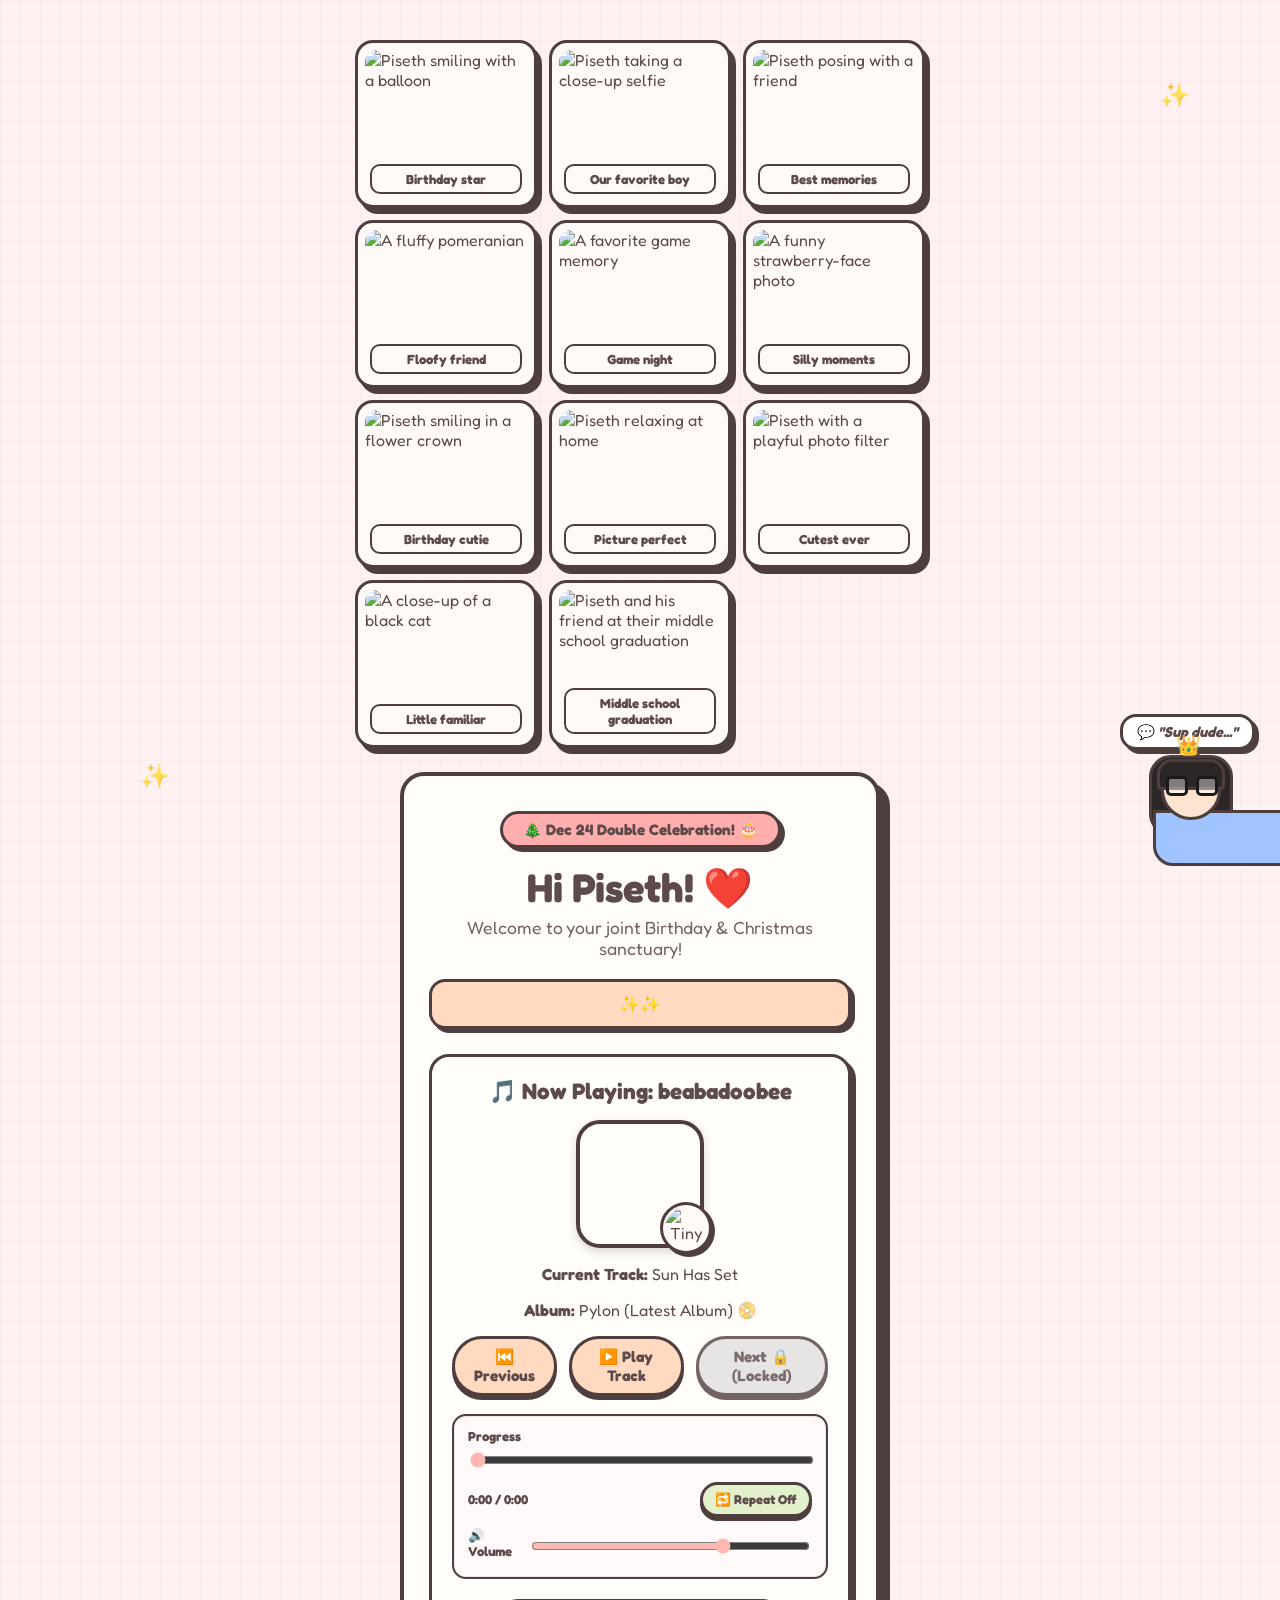
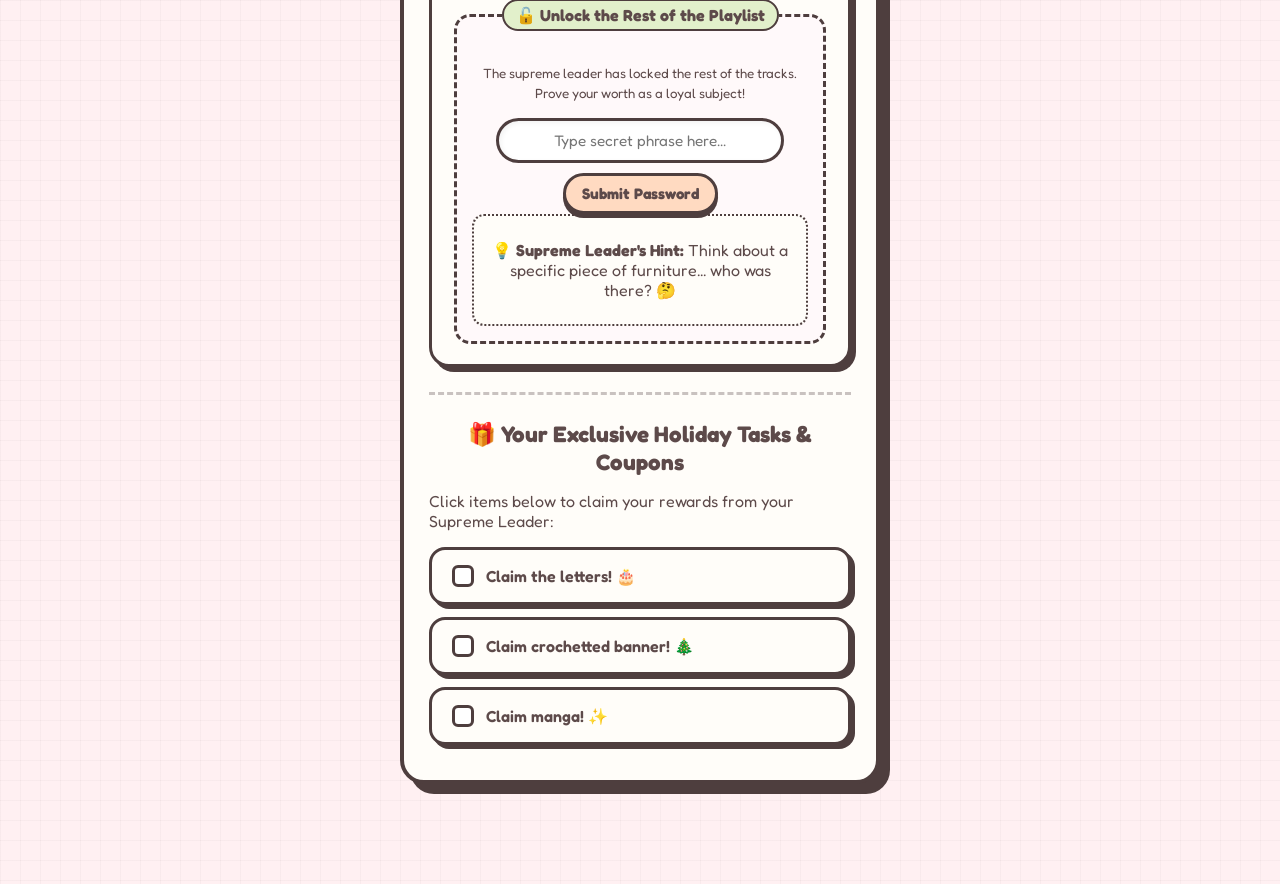
==== index.html @ 74e4f221 "Add files via upload" ====
<!DOCTYPE html>
<html lang="en">
<head>
    <meta charset="UTF-8">
    <meta name="viewport" content="width=device-width, initial-scale=1.0">
    <title>merry christmas!</title>
    
    <!-- Playful Rounded Font -->
    <link rel="preconnect" href="https://fonts.googleapis.com">
    <link rel="preconnect" href="https://fonts.gstatic.com" crossorigin>
    <link href="https://fonts.googleapis.com/css2?family=Fredoka:wght@300..700&display=swap" rel="stylesheet">
    <link rel="icon" type="image/jpeg" href="../the%20favicon.jpg">
    
    <!-- Connecting your separate CSS Stylesheet -->
    <link rel="stylesheet" href="style.css">

    <!-- Added defer so the script safely waits for the HTML elements to load first -->
    <script src="script.js" defer></script>
</head>
<body>

    <!-- 🌸 FIXED: Moved this to the absolute top of the body so the CSS and JS can find it instantly -->
    <div id="laufey-cursor-container"></div>

    <div class="birthday-photo-collage" aria-label="Birthday boy photos">
        <div class="portrait-stack portrait-stack-left">
            <figure class="portrait-card">
                <img src="../image.png" alt="Piseth smiling with a balloon" />
                <figcaption>Birthday star</figcaption>
            </figure>
            <figure class="portrait-card">
                <img src="../pic 100.jpg" alt="Piseth taking a close-up selfie" />
                <figcaption>Our favorite boy</figcaption>
            </figure>
            <figure class="portrait-card">
                <img src="../pic 300.jpg" alt="Piseth posing with a friend" />
                <figcaption>Best memories</figcaption>
            </figure>
            <figure class="portrait-card">
                <img src="../pic 500.jpg" alt="A fluffy pomeranian" />
                <figcaption>Floofy friend</figcaption>
            </figure>
            <figure class="portrait-card">
                <img src="../pic 700.jpg" alt="A favorite game memory" />
                <figcaption>Game night</figcaption>
            </figure>
            <figure class="portrait-card">
                <img src="../pic 900.jpg" alt="A funny strawberry-face photo" />
                <figcaption>Silly moments</figcaption>
            </figure>
        </div>
        <div class="portrait-stack portrait-stack-right">
            <figure class="portrait-card">
                <img src="../pic.png" alt="Piseth smiling in a flower crown" />
                <figcaption>Birthday cutie</figcaption>
            </figure>
            <figure class="portrait-card">
                <img src="../pic 200.jpg" alt="Piseth relaxing at home" />
                <figcaption>Picture perfect</figcaption>
            </figure>
            <figure class="portrait-card">
                <img src="../pic 400.jpg" alt="Piseth with a playful photo filter" />
                <figcaption>Cutest ever</figcaption>
            </figure>
            <figure class="portrait-card">
                <img src="../pic 600.jpg" alt="A close-up of a black cat" />
                <figcaption>Little familiar</figcaption>
            </figure>
            <figure class="portrait-card">
                <img src="../pic 800.jpg" alt="Piseth and his friend at their middle school graduation" />
                <figcaption>Middle school graduation</figcaption>
            </figure>
        </div>
    </div>

    <div class="window-card">
        <header>
            <p>🎄 Dec 24 Double Celebration! 🎂</p>
            <h1>Hi Piseth! ❤️</h1>
            <p>Welcome to your joint Birthday & Christmas sanctuary!</p>
            <div id="countdown-display">
                <strong>✨✨</strong>
            </div>
        </header>

        <main>
            <section id="music-player">
                <h2>🎵 Now Playing: beabadoobee</h2>
                <div id="album-art-placeholder" aria-label="Current album art">
                    <div class="album-cat-badge">
                        <img src="../cat.jpg" alt="Tiny cat sticker" />
                    </div>
                </div>
                <p><strong>Current Track:</strong> <span id="current-song-title">Sun Has Set (Track 1)</span></p>
                <p><strong>Album:</strong> Pylon (Latest Album) 📀</p>
                
                <div id="player-controls">
                    <button type="button" id="btn-prev">⏮️ Previous</button>
                    <button type="button" id="btn-play">▶️ Play Track</button>
                    <button type="button" id="btn-next">Next 🔒 (Locked)</button>
                </div>

                <div class="player-advanced-controls">
                    <label for="player-progress" class="player-label">Progress</label>
                    <input id="player-progress" type="range" min="0" max="100" value="0" />
                    <div class="time-row">
                        <span id="time-display">0:00 / 0:00</span>
                        <button type="button" id="btn-repeat">🔁 Repeat Off</button>
                    </div>
                    <div class="volume-row">
                        <label for="player-volume" class="player-label">🔊 Volume</label>
                        <input id="player-volume" type="range" min="0" max="1" step="0.01" value="0.7" />
                    </div>
                </div>

                <fieldset id="playlist-lock">
                    <legend>🔓 Unlock the Rest of the Playlist</legend>
                    <p><small>The supreme leader has locked the rest of the tracks. Prove your worth as a loyal subject!</small></p>
                    <input type="text" id="playlist-password" placeholder="Type secret phrase here...">
                    <button type="button" id="btn-unlock">Submit Password</button>
                    
                    <div id="hint-section">
                        <p><strong>💡 Supreme Leader's Hint:</strong> Think about a specific piece of furniture... who was there? 🤔</p>
                    </div>
                </fieldset>
            </section>

            <hr>

            <section id="gift-coupons">
                <h2>🎁 Your Exclusive Holiday Tasks & Coupons</h2>
                <p>Click items below to claim your rewards from your Supreme Leader:</p>
                <ul>
                    <li>
                        <label>
                            <input type="checkbox" id="coupon-1"> Claim the letters! 🎂
                        </label>
                    </li>
                    <li>
                        <label>
                            <input type="checkbox" id="coupon-2"> Claim crochetted banner! 🎄
                        </label>
                    </li>
                    <li>
                        <label>
                            <input type="checkbox" id="coupon-3"> Claim manga! ✨
                        </label>
                    </li>
                </ul>
            </section>
        </main>
    </div>

    <footer>
        <div id="avatar-section">
            <div id="goddess-speech-bubble">
                <p>💬 <em>"Sup dude..."</em></p>
            </div>
            <div id="avatar-anatomy-root">
                <ul>
                    <li>👑</li>
                    <li>👓</li>
                    <li>💇‍♀️</li>
                    <li>👚</li>
                    <li>👗</li>
                </ul>
            </div>
        </div>
    </footer>

</body>
</html>
---- style.css ----
@charset "UTF-8";

/* --- 1. DESIGN THEMES & PASTEL COLOR GRAPHICS --- */
:root {
    --bg-cream: #FFFDF9;
    --bg-pastel-pink: #FFF0F2;
    --text-dark-brown: #5D4A4A;
    --border-line: #4E3E3E;
    --pastel-pink: #FFB7B2;
    --pastel-peach: #FFDAC1;
    --pastel-mint: #E2F0CB;
    --christmas-red: #FFADAD;
    --denim-blue: #A0C4FF;
    --bubbly-radius: 24px;
}

/* Stationery Graph Grid Layout */
body {
    background-color: var(--bg-pastel-pink);
    background-image: 
        linear-gradient(rgba(93, 74, 74, 0.04) 1px, transparent 1px),
        linear-gradient(90deg, rgba(93, 74, 74, 0.04) 1px, transparent 1px);
    background-size: 20px 20px;
    color: var(--text-dark-brown);
    font-family: 'Fredoka', sans-serif;
    display: flex;
    justify-content: center;
    align-items: center;
    min-height: 100vh;
    margin: 0;
    padding: 40px 20px;
    overflow-x: hidden;
    cursor: none;
    position: relative;
}

a, button, input, label, [id^="btn-"], .task-card {
    cursor: none !important;
}

.birthday-photo-collage {
    position: fixed;
    inset: 0;
    display: grid;
    grid-template-columns: minmax(0, 360px) minmax(0, 360px);
    justify-content: space-between;
    align-items: center;
    padding: 18px;
    box-sizing: border-box;
    z-index: 20;
    pointer-events: none;
}

.portrait-stack {
    display: grid;
    grid-template-columns: repeat(2, minmax(0, 1fr));
    gap: 12px;
}

.portrait-stack-right {
    justify-self: end;
}

.portrait-card {
    position: relative;
    width: auto;
    height: 154px;
    box-sizing: border-box;
    background: #fffaf8;
    border: 3px solid var(--border-line);
    border-radius: 18px;
    box-shadow: 5px 6px 0 var(--border-line);
    padding: 7px;
    overflow: hidden;
    margin: 0;
}

.portrait-stack-left .portrait-card:nth-child(odd) {
    transform: rotate(-4deg);
}

.portrait-stack-left .portrait-card:nth-child(even) {
    transform: rotate(3deg) translateX(8px);
}

.portrait-stack-right .portrait-card:nth-child(odd) {
    transform: rotate(4deg);
}

.portrait-stack-right .portrait-card:nth-child(even) {
    transform: rotate(-3deg) translateX(-8px);
}

.portrait-card img {
    width: 100%;
    height: 100%;
    object-fit: cover;
    object-position: center 30%;
    border-radius: 12px;
    display: block;
}

.portrait-card figcaption {
    position: absolute;
    left: 12px;
    right: 12px;
    bottom: 11px;
    padding: 5px 4px;
    border: 2px solid var(--border-line);
    border-radius: 10px;
    background: rgba(255, 250, 248, 0.94);
    color: var(--text-dark-brown);
    font-size: 0.82rem;
    font-weight: 700;
    text-align: center;
}

body::before,
body::after {
    content: '\2728';
    position: fixed;
    font-size: 24px;
    z-index: 0;
    opacity: 0.8;
}

body::before {
    top: 80px;
    right: 90px;
}

body::after {
    bottom: 110px;
    left: 140px;
}

#btn-next:disabled,
#btn-prev:disabled,
#player-progress:disabled {
    cursor: not-allowed;
    opacity: 0.55;
}

@media (max-width: 1350px) {
    body {
        flex-direction: column;
    }

    .birthday-photo-collage {
        position: static;
        inset: auto;
        transform: none;
        width: min(100%, 570px);
        margin: 0 auto 24px;
        display: grid;
        grid-template-columns: repeat(3, minmax(0, 1fr));
        align-items: stretch;
        padding: 0;
        gap: 12px;
    }

    .portrait-stack,
    .portrait-stack-right {
        position: static;
        transform: none;
        display: contents;
    }

    .portrait-card {
        width: auto;
        height: 168px;
    }

    .portrait-stack-left .portrait-card:nth-child(n),
    .portrait-stack-right .portrait-card:nth-child(n) {
        transform: none;
    }
}

@media (max-width: 520px) {
    .birthday-photo-collage {
        grid-template-columns: repeat(2, minmax(0, 1fr));
        max-width: 360px;
    }

    .portrait-card {
        height: 138px;
    }
}

/* --- 2. THE CUSTOM LAUFEY MOUSE POINTER --- */
#laufey-cursor-container {
    width: 52px;
    height: 52px;
    background-image: url("../The%20Pomeranian!!%20by%20hokahoka%20%233884825.jpg");
    background-size: cover;
    background-position: center;
    border: 3px solid var(--border-line);
    border-radius: 18px;
    position: fixed;
    pointer-events: none;
    z-index: 9999;
    transform: translate(-50%, -50%) rotate(-8deg);
    box-shadow: 4px 4px 0px var(--border-line);
    left: -50px;
    top: -50px;
    overflow: hidden;
}
#laufey-cursor-container::before {
    content: '\2728';
    font-size: 16px;
    position: absolute;
    top: -8px;
    right: -3px;
    background: rgba(255,255,255,0.7);
    width: 24px;
    height: 24px;
    border-radius: 50%;
    display: grid;
    place-items: center;
    border: 2px solid var(--border-line);
}
#laufey-cursor-container::after {
    content: '\2665';
    font-size: 12px;
    color: #ff6b8d;
    position: absolute;
    bottom: 5px;
    left: 6px;
    text-shadow: 1px 1px 0 rgba(0,0,0,0.15);
}

/* --- 3. MAIN WINDOW INTERFACE DASHBOARD --- */
.window-card {
    background-color: var(--bg-cream);
    border: 4px solid var(--border-line);
    border-radius: var(--bubbly-radius);
    box-shadow: 10px 10px 0px var(--border-line); 
    max-width: 480px;
    width: 100%;
    box-sizing: border-box;
    padding: 35px 25px;
    text-align: center;
    position: relative;
    z-index: 10;
    margin-bottom: 60px;
}

.window-card header p:first-child {
    display: inline-block;
    background-color: var(--christmas-red);
    border: 3px solid var(--border-line);
    padding: 6px 20px;
    border-radius: 50px;
    font-weight: bold;
    font-size: 0.95rem;
    box-shadow: 4px 4px 0px var(--border-line);
    margin: 0 0 15px 0;
}

.window-card h1 {
    font-size: 2.5rem;
    margin: 0 0 5px 0;
    color: var(--text-dark-brown);
}

.window-card header p:last-of-type {
    font-size: 1.1rem;
    margin: 0 0 20px 0;
    opacity: 0.85;
}

#countdown-display {
    background-color: var(--pastel-peach);
    border: 3px solid var(--border-line);
    padding: 12px;
    border-radius: 16px;
    font-size: 1.05rem;
    font-weight: bold;
    box-shadow: 4px 4px 0px var(--border-line);
    margin-bottom: 25px;
}

hr {
    border: none;
    border-top: 3px dashed var(--border-line);
    margin: 25px 0;
    opacity: 0.3;
}

/* --- 4. BEABADOOBEE MUSIC PLAYER --- */
#music-player {
    background: #FFFDF9;
    border: 3px solid var(--border-line);
    border-radius: 20px;
    padding: 20px;
    box-shadow: 5px 5px 0px var(--border-line);
    text-align: center;
}

#music-player h2 {
    font-size: 1.4rem;
    margin-top: 0;
    margin-bottom: 15px;
}

#album-art-placeholder {
    width: 120px !important;
    height: 120px !important;
    background-image: url("../beabadoobee.jpg");
    background-size: cover;
    background-position: center;
    margin: 0 auto 15px auto;
    border-radius: 24px !important;
    border: 4px solid var(--border-line) !important;
    box-shadow: 0px 4px 10px rgba(0,0,0,0.15);
    display: flex;
    align-items: center;
    justify-content: center;
    position: relative;
    animation: recordSpin 4s linear infinite;
    animation-play-state: paused;
    overflow: visible;
}

#album-art-placeholder::after {
    content: '';
    position: absolute;
    inset: 8px;
    border-radius: 18px;
    border: 2px solid rgba(255,255,255,0.65);
}

.album-cat-badge {
    position: absolute;
    right: -12px;
    bottom: -10px;
    width: 42px;
    height: 42px;
    border: 3px solid var(--border-line);
    border-radius: 50%;
    background: #fffaf8;
    box-shadow: 3px 3px 0 var(--border-line);
    padding: 2px;
    z-index: 2;
}

.album-cat-badge img {
    width: 100%;
    height: 100%;
    object-fit: cover;
    border-radius: 50%;
    display: block;
}

@keyframes recordSpin { 100% { transform: rotate(360deg); } }

#player-controls {
    display: flex;
    justify-content: center;
    gap: 12px;
    margin-top: 15px;
}

[id^="btn-"] {
    background-color: var(--pastel-peach);
    color: var(--text-dark-brown);
    border: 3px solid var(--border-line);
    border-radius: 50px;
    padding: 8px 16px;
    font-family: 'Fredoka', sans-serif;
    font-size: 0.95rem;
    font-weight: bold;
    box-shadow: 0px 4px 0px var(--border-line);
    transition: all 0.1s ease;
}

[id^="btn-"]:hover {
    transform: translateY(-2px);
    box-shadow: 0px 6px 0px var(--border-line);
    background-color: var(--pastel-pink);
}

[id^="btn-"]:active {
    transform: translateY(4px);
    box-shadow: 0px 0px 0px var(--border-line);
}

#btn-next {
    background-color: #E0E0E0;
    opacity: 0.8;
}

/* --- 5. PASSWORD VAULT --- */
#playlist-lock {
    border: 3px dashed var(--border-line);
    border-radius: 16px;
    padding: 15px;
    margin-top: 20px;
    background-color: #FFF9FA;
}

#playlist-lock legend {
    background: var(--pastel-mint);
    border: 2px solid var(--border-line);
    padding: 4px 12px;
    border-radius: 50px;
    font-weight: bold;
    font-size: 0.9  rem;
}

#playlist-password {
    width: 75%;
    padding: 10px 15px;
    border: 3px solid var(--border-line);
    border-radius: 50px;
    font-family: 'Fredoka', sans-serif;
    font-size: 0.95rem;
    outline: none;
    text-align: center;
    margin-bottom: 10px;
    box-shadow: inset 2px 2px 5px rgba(0,0,0,0.05);
}

#hint-section {
    border-radius: 12px !important;
    border: 2px dotted var(--border-line) !important;
    background-color: #FFFDF9 !important;
    padding: 8px 12px !important;
}

/* --- 6. EXCLUSIVE TASK COUPONS --- */
#gift-coupons { text-align: left; }
#gift-coupons h2 { font-size: 1.4rem; text-align: center; margin-bottom: 15px; }
#gift-coupons ul {
    list-style: none;
    padding: 0; margin: 0;
    display: flex; flex-direction: column; gap: 12px;
}

#gift-coupons li label {
    display: flex;
    align-items: center;
    background: #FFFDF9;
    border: 3px solid var(--border-line);
    padding: 12px 16px;
    border-radius: 16px;
    box-shadow: 4px 4px 0px var(--border-line);
    font-weight: 600;
    transition: all 0.2s ease;
}

#gift-coupons li label:hover {
    transform: translateX(4px);
    background-color: #FFF5F6;
}

#gift-coupons input[type="checkbox"] {
    -webkit-appearance: none;
    appearance: none;
    width: 22px;
    height: 22px;
    border: 3px solid var(--border-line);
    border-radius: 6px;
    background: white;
    margin-right: 12px;
    position: relative;
    transition: 0.15s;
}

#gift-coupons input[type="checkbox"]:checked {
    background-color: var(--pastel-pink);
}

#gift-coupons input[type="checkbox"]:checked::after {
    content: '\2728';
    font-size: 12px;
    position: absolute;
    top: -1px;
    left: 1px;
}

/* --- 7. THE AVATAR SYSTEM NODE (Bottom Right Alignment) --- */
#avatar-section {
    position: fixed;
    bottom: 25px;
    right: 25px;
    display: flex;
    flex-direction: column;
    align-items: center;
    z-index: 100;
}

#goddess-speech-bubble {
    background: white !important;
    border: 3px solid var(--border-line) !important;
    border-radius: 16px !important;
    padding: 6px 14px !important;
    max-width: 170px !important;
    box-shadow: 4px 4px 0px var(--border-line);
    text-align: center;
    font-weight: bold;
    font-size: 0.9rem;
    margin-bottom: -5px;
    position: relative;
    animation: floatingBob 3s ease-in-out infinite;
}

#goddess-speech-bubble::after {
    content: '';
    position: absolute;
    bottom: -11px;
    right: 45px;
    border-width: 11px 11px 0;
    border-style: solid;
    border-color: var(--border-line) transparent;
    display: block;
    width: 0;
}

#goddess-speech-bubble p { margin: 0; }

/* Pure CSS Character Body Styles */
#avatar-anatomy-root {
    width: 100px;
    height: 130px;
    position: relative;
    font-size: 0px; 
    animation: floatingBob 3s ease-in-out infinite;
}

@keyframes floatingBob {
    0%, 100% { transform: translateY(0); }
    50% { transform: translateY(-8px); }
}

#avatar-anatomy-root::before {
    content: '';
    position: absolute;
    width: 78px;
    height: 75px;
    background: #2D2626; 
    border: 3px solid var(--border-line);
    border-radius: 22px;
    top: 10px;
    left: 11px;
    z-index: 1;
}

#avatar-anatomy-root ul { padding: 0; margin: 0; list-style: none; }
#avatar-anatomy-root li { font-size: 0px; position: absolute; }

/* Crown Shape Placement */
#avatar-anatomy-root li:nth-child(1) {
    font-size: 20px !important;
    top: -12px;
    left: 38px;
    z-index: 10;
}

/* Face Node & Bangs */
#avatar-anatomy-root li:nth-child(3) {
    display: block;
    width: 54px;
    height: 54px;
    background: #FFE3D1; 
    border: 3px solid var(--border-line);
    border-radius: 50%;
    top: 15px;
    left: 23px;
    z-index: 3;
}
#avatar-anatomy-root li:nth-child(3)::before {
    content: '';
    position: absolute;
    width: 62px;
    height: 25px;
    background: #2D2626;
    border: 3px solid var(--border-line);
    border-radius: 15px 15px 4px 4px;
    top: -4px;
    left: -7px;
    z-index: 4;
}

/* Eye Glasses Frame */
#avatar-anatomy-root li:nth-child(2) {
    display: flex;
    gap: 4px;
    top: 31px;
    left: 28px;
    z-index: 5;
}
#avatar-anatomy-root li:nth-child(2)::before, 
#avatar-anatomy-root li:nth-child(2)::after {
    content: '';
    width: 16px;
    height: 14px;
    border: 3px solid #1A1A1A;
    background: rgba(255, 255, 255, 0.4);
    border-radius: 5px;
    display: inline-block;
}

/* Pink Blouse Shape */
#avatar-anatomy-root li:nth-child(4) {
    display: block;
    width: 70px;
    height: 50px;
    background: var(--pastel-pink);
    border: 3px solid var(--border-line);
    border-radius: 0px 0px 20px 20px;
    top: 65px;
    left: 15px;
    z-index: 2;
}

.window-card h1 {
    font-size: 2.5rem;
    margin: 0 0 5px 0;
    color: var(--text-dark-brown);
}

.window-card header p:last-of-type {
    font-size: 1.1rem;
    margin: 0 0 20px 0;
    opacity: 0.85;
}

#countdown-display {
    background-color: var(--pastel-peach);
    border: 3px solid var(--border-line);
    padding: 12px;
    border-radius: 16px;
    font-size: 1.05rem;
    font-weight: bold;
    box-shadow: 4px 4px 0px var(--border-line);
    margin-bottom: 25px;
}

hr {
    border: none;
    border-top: 3px dashed var(--border-line);
    margin: 25px 0;
    opacity: 0.3;
}

/* --- 4. BEABADOOBEE MUSIC PLAYER --- */
#music-player {
    background: #FFFDF9;
    border: 3px solid var(--border-line);
    border-radius: 20px;
    padding: 20px;
    box-shadow: 5px 5px 0px var(--border-line);
    text-align: center;
}

#music-player h2 {
    font-size: 1.4rem;
    margin-top: 0;
    margin-bottom: 15px;
}

#album-art-placeholder {
    width: 120px !important;
    height: 120px !important;
    background-image: url("../beabadoobee.jpg");
    background-size: cover;
    background-position: center;
    margin: 0 auto 15px auto;
    border-radius: 24px !important;
    border: 4px solid var(--border-line) !important;
    box-shadow: 0px 4px 10px rgba(0,0,0,0.15);
    display: flex;
    align-items: center;
    justify-content: center;
    position: relative;
    animation: recordSpin 4s linear infinite;
    animation-play-state: paused;
    overflow: visible;
}

#album-art-placeholder::after {
    content: '';
    position: absolute;
    inset: 8px;
    border-radius: 18px;
    border: 2px solid rgba(255,255,255,0.65);
}

.album-cat-badge {
    position: absolute;
    right: -12px;
    bottom: -10px;
    width: 42px;
    height: 42px;
    border: 3px solid var(--border-line);
    border-radius: 50%;
    background: #fffaf8;
    box-shadow: 3px 3px 0 var(--border-line);
    padding: 2px;
    z-index: 2;
}

.album-cat-badge img {
    width: 100%;
    height: 100%;
    object-fit: cover;
    border-radius: 50%;
    display: block;
}

@keyframes recordSpin { 100% { transform: rotate(360deg); } }

#player-controls {
    display: flex;
    justify-content: center;
    gap: 12px;
    margin-top: 15px;
}

[id^="btn-"] {
    background-color: var(--pastel-peach);
    color: var(--text-dark-brown);
    border: 3px solid var(--border-line);
    border-radius: 50px;
    padding: 8px 16px;
    font-family: 'Fredoka', sans-serif;
    font-size: 0.95rem;
    font-weight: bold;
    box-shadow: 0px 4px 0px var(--border-line);
    transition: all 0.1s ease;
}

[id^="btn-"]:hover {
    transform: translateY(-2px);
    box-shadow: 0px 6px 0px var(--border-line);
    background-color: var(--pastel-pink);
}

[id^="btn-"]:active {
    transform: translateY(4px);
    box-shadow: 0px 0px 0px var(--border-line);
}

#btn-next {
    background-color: #E0E0E0;
    opacity: 0.8;
}

/* --- 5. PASSWORD VAULT --- */
#playlist-lock {
    border: 3px dashed var(--border-line);
    border-radius: 16px;
    padding: 15px;
    margin-top: 20px;
    background-color: #FFF9FA;
}

#playlist-lock legend {
    background: var(--pastel-mint);
    border: 2px solid var(--border-line);
    padding: 4px 12px;
    border-radius: 50px;
    font-weight: bold;
    font-size: 0.9  rem;
}

#playlist-password {
    width: 75%;
    padding: 10px 15px;
    border: 3px solid var(--border-line);
    border-radius: 50px;
    font-family: 'Fredoka', sans-serif;
    font-size: 0.95rem;
    outline: none;
    text-align: center;
    margin-bottom: 10px;
    box-shadow: inset 2px 2px 5px rgba(0,0,0,0.05);
}

#hint-section {
    border-radius: 12px !important;
    border: 2px dotted var(--border-line) !important;
    background-color: #FFFDF9 !important;
    padding: 8px 12px !important;
}

/* --- 6. EXCLUSIVE TASK COUPONS --- */
#gift-coupons { text-align: left; }
#gift-coupons h2 { font-size: 1.4rem; text-align: center; margin-bottom: 15px; }
#gift-coupons ul {
    list-style: none;
    padding: 0; margin: 0;
    display: flex; flex-direction: column; gap: 12px;
}

#gift-coupons li label {
    display: flex;
    align-items: center;
    background: #FFFDF9;
    border: 3px solid var(--border-line);
    padding: 12px 16px;
    border-radius: 16px;
    box-shadow: 4px 4px 0px var(--border-line);
    font-weight: 600;
    transition: all 0.2s ease;
}

#gift-coupons li label:hover {
    transform: translateX(4px);
    background-color: #FFF5F6;
}

#gift-coupons input[type="checkbox"] {
    -webkit-appearance: none;
    appearance: none;
    width: 22px;
    height: 22px;
    border: 3px solid var(--border-line);
    border-radius: 6px;
    background: white;
    margin-right: 12px;
    position: relative;
    transition: 0.15s;
}

#gift-coupons input[type="checkbox"]:checked {
    background-color: var(--pastel-pink);
}

#gift-coupons input[type="checkbox"]:checked::after {
    content: '\2728';
    font-size: 12px;
    position: absolute;
    top: -1px;
    left: 1px;
}

/* --- 7. THE AVATAR SYSTEM NODE (Bottom Right Alignment) --- */
#avatar-section {
    position: fixed;
    bottom: 25px;
    right: 25px;
    display: flex;
    flex-direction: column;
    align-items: center;
    z-index: 100;
}

#goddess-speech-bubble {
    background: white !important;
    border: 3px solid var(--border-line) !important;
    border-radius: 16px !important;
    padding: 6px 14px !important;
    max-width: 170px !important;
    box-shadow: 4px 4px 0px var(--border-line);
    text-align: center;
    font-weight: bold;
    font-size: 0.9rem;
    margin-bottom: -5px;
    position: relative;
    animation: floatingBob 3s ease-in-out infinite;
}

#goddess-speech-bubble::after {
    content: '';
    position: absolute;
    bottom: -11px;
    right: 45px;
    border-width: 11px 11px 0;
    border-style: solid;
    border-color: var(--border-line) transparent;
    display: block;
    width: 0;
}

#goddess-speech-bubble p { margin: 0; }

/* Pure CSS Character Body Styles */
#avatar-anatomy-root {
    width: 100px;
    height: 130px;
    position: relative;
    font-size: 0px; 
    animation: floatingBob 3s ease-in-out infinite;
}

@keyframes floatingBob {
    0%, 100% { transform: translateY(0); }
    50% { transform: translateY(-8px); }
}

#avatar-anatomy-root::before {
    content: '';
    position: absolute;
    width: 78px;
    height: 75px;
    background: #2D2626; 
    border: 3px solid var(--border-line);
    border-radius: 22px;
    top: 10px;
    left: 11px;
    z-index: 1;
}

#avatar-anatomy-root ul { padding: 0; margin: 0; list-style: none; }
#avatar-anatomy-root li { font-size: 0px; position: absolute; }

/* Crown Shape Placement */
#avatar-anatomy-root li:nth-child(1) {
    font-size: 20px !important;
    top: -12px;
    left: 38px;
    z-index: 10;
}

/* Face Node & Bangs */
#avatar-anatomy-root li:nth-child(3) {
    display: block;
    width: 54px;
    height: 54px;
    background: #FFE3D1; 
    border: 3px solid var(--border-line);
    border-radius: 50%;
    top: 15px;
    left: 23px;
    z-index: 3;
}
#avatar-anatomy-root li:nth-child(3)::before {
    content: '';
    position: absolute;
    width: 62px;
    height: 25px;
    background: #2D2626;
    border: 3px solid var(--border-line);
    border-radius: 15px 15px 4px 4px;
    top: -4px;
    left: -7px;
    z-index: 4;
}

/* Eye Glasses Frame */
#avatar-anatomy-root li:nth-child(2) {
    display: flex;
    gap: 4px;
    top: 31px;
    left: 28px;
    z-index: 5;
}
#avatar-anatomy-root li:nth-child(2)::before, 
#avatar-anatomy-root li:nth-child(2)::after {
    content: '';
    width: 16px;
    height: 14px;
    border: 3px solid #1A1A1A;
    background: rgba(255, 255, 255, 0.4);
    border-radius: 5px;
    display: inline-block;
}

/* Pink Blouse Shape */
#avatar-anatomy-root li:nth-child(4) {
    display: block;
    width:270px;
    height: 50px;
    background: var(--denim-blue);
    border: 3px solid var(--border-line);
    border-radius: 0px 0px 20px 20px;
    top: 65px;
    left: 15px;
    z-index: 2;
}

.player-advanced-controls {
    margin-top: 18px;
    background: #fffaf9;
    border: 2px solid var(--border-line);
    border-radius: 14px;
    padding: 12px 14px;
    box-shadow: inset 0 0 0 1px rgba(93, 74, 74, 0.1);
}

.player-label {
    display: block;
    text-align: left;
    font-size: 0.82rem;
    font-weight: 700;
    margin-bottom: 6px;
}

#player-progress,
#player-volume {
    width: 100%;
    accent-color: var(--pastel-pink);
}

.time-row,
.volume-row {
    display: flex;
    align-items: center;
    justify-content: space-between;
    gap: 12px;
    margin-top: 10px;
}

#time-display {
    font-size: 0.8rem;
    font-weight: 700;
}

#btn-repeat {
    background-color: var(--pastel-mint);
    padding: 7px 12px;
    font-size: 0.8rem;
}
;
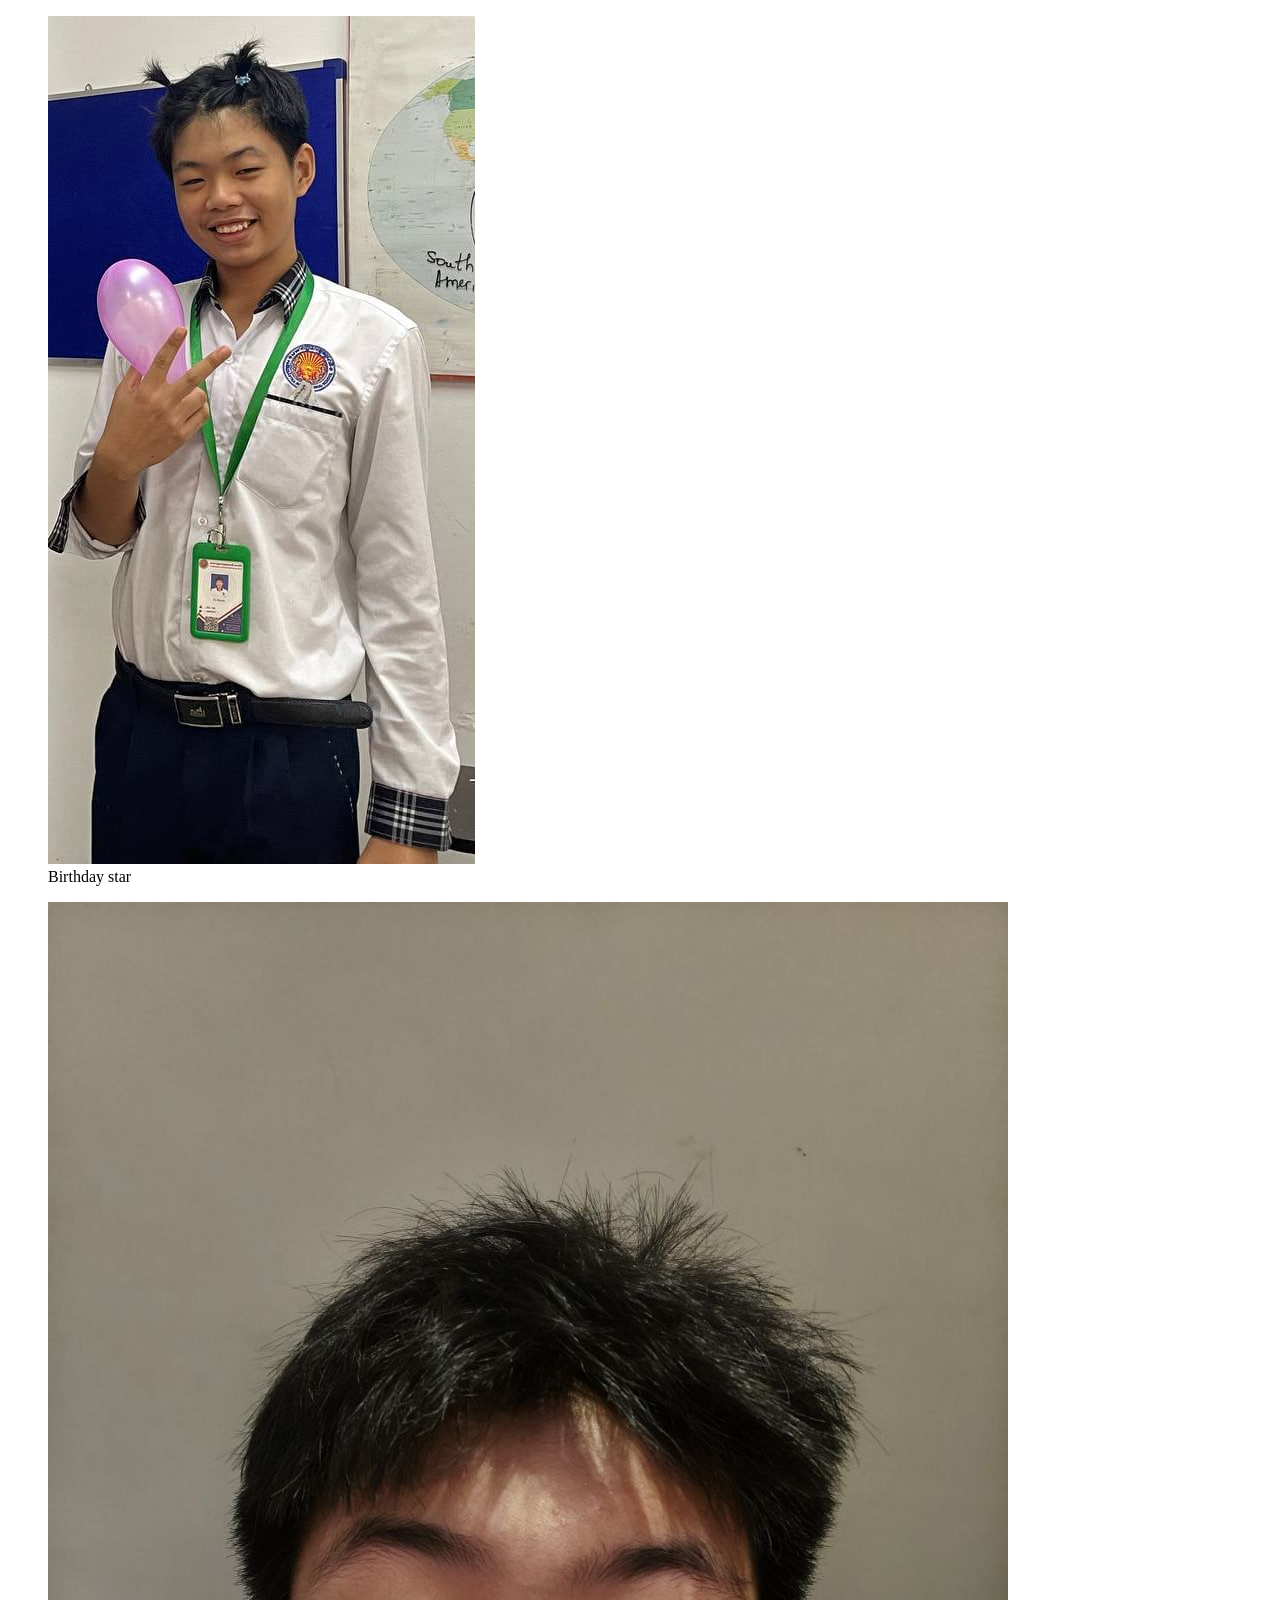
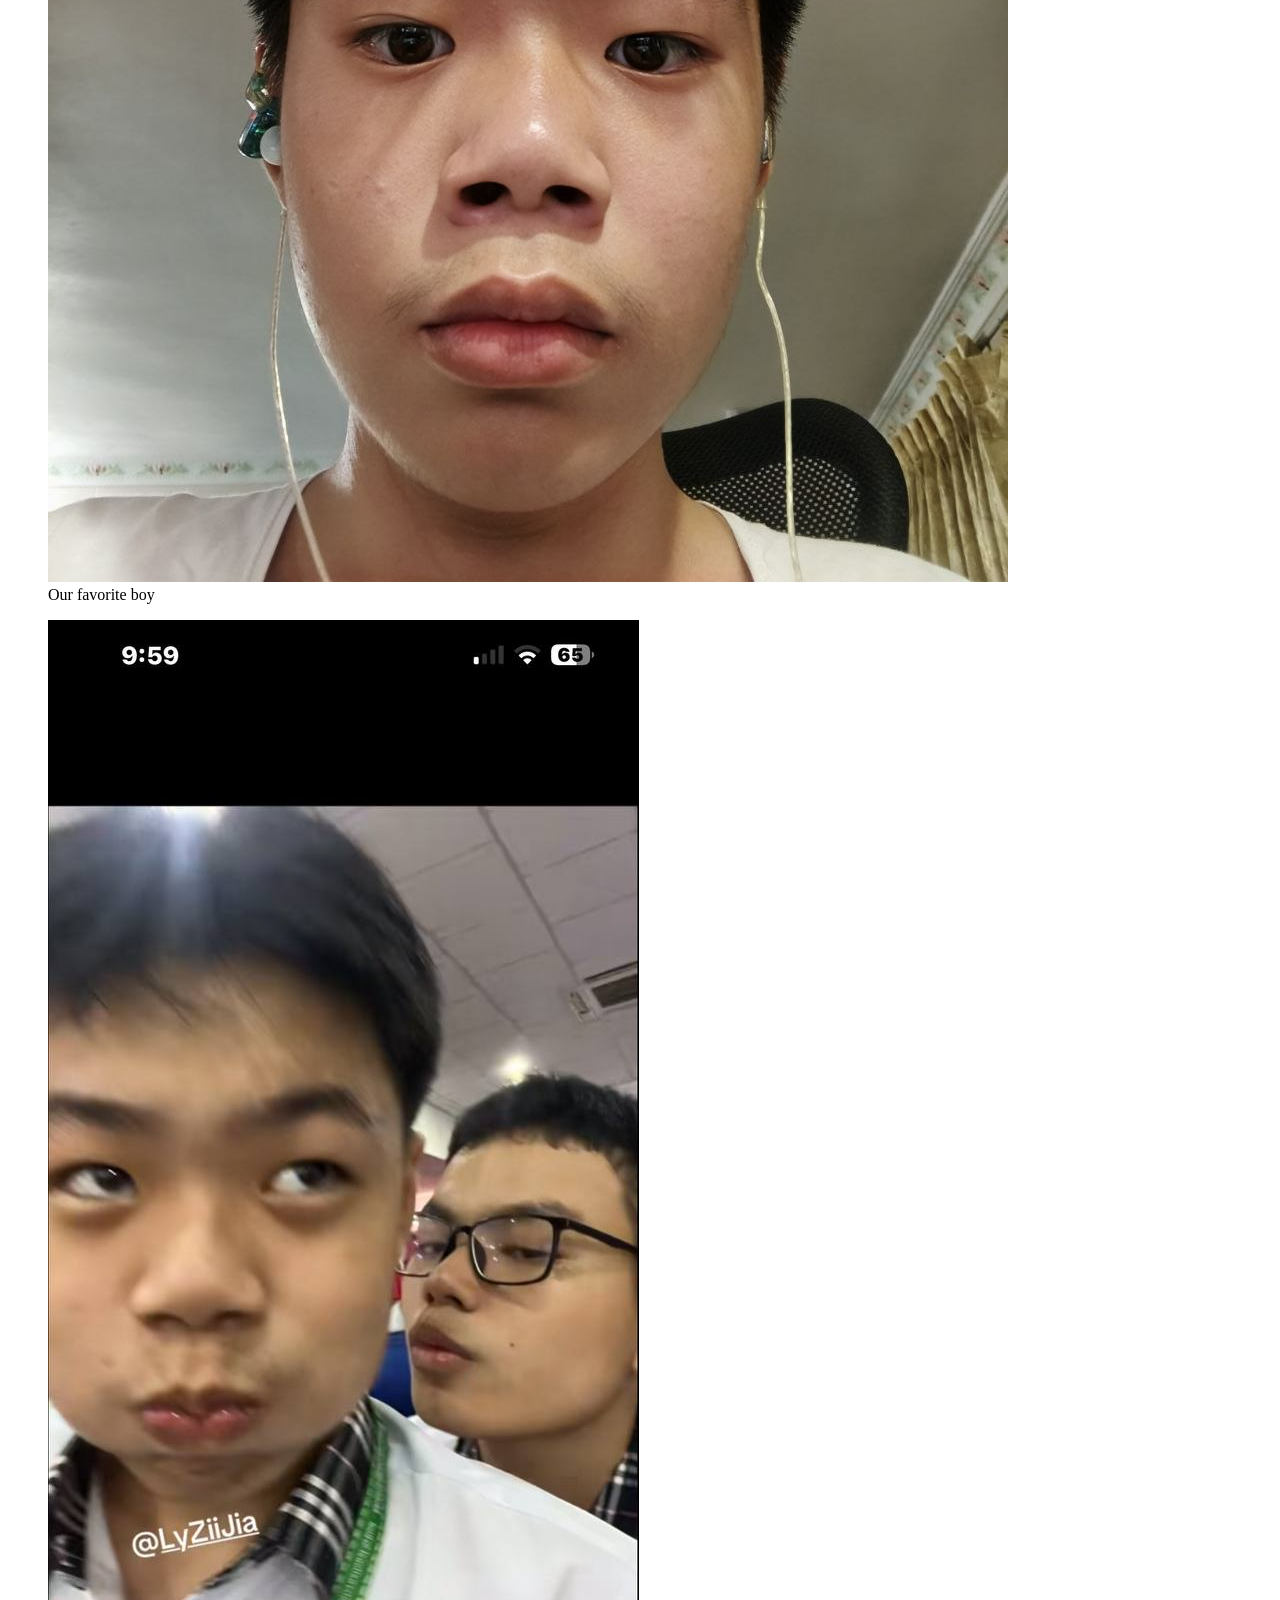
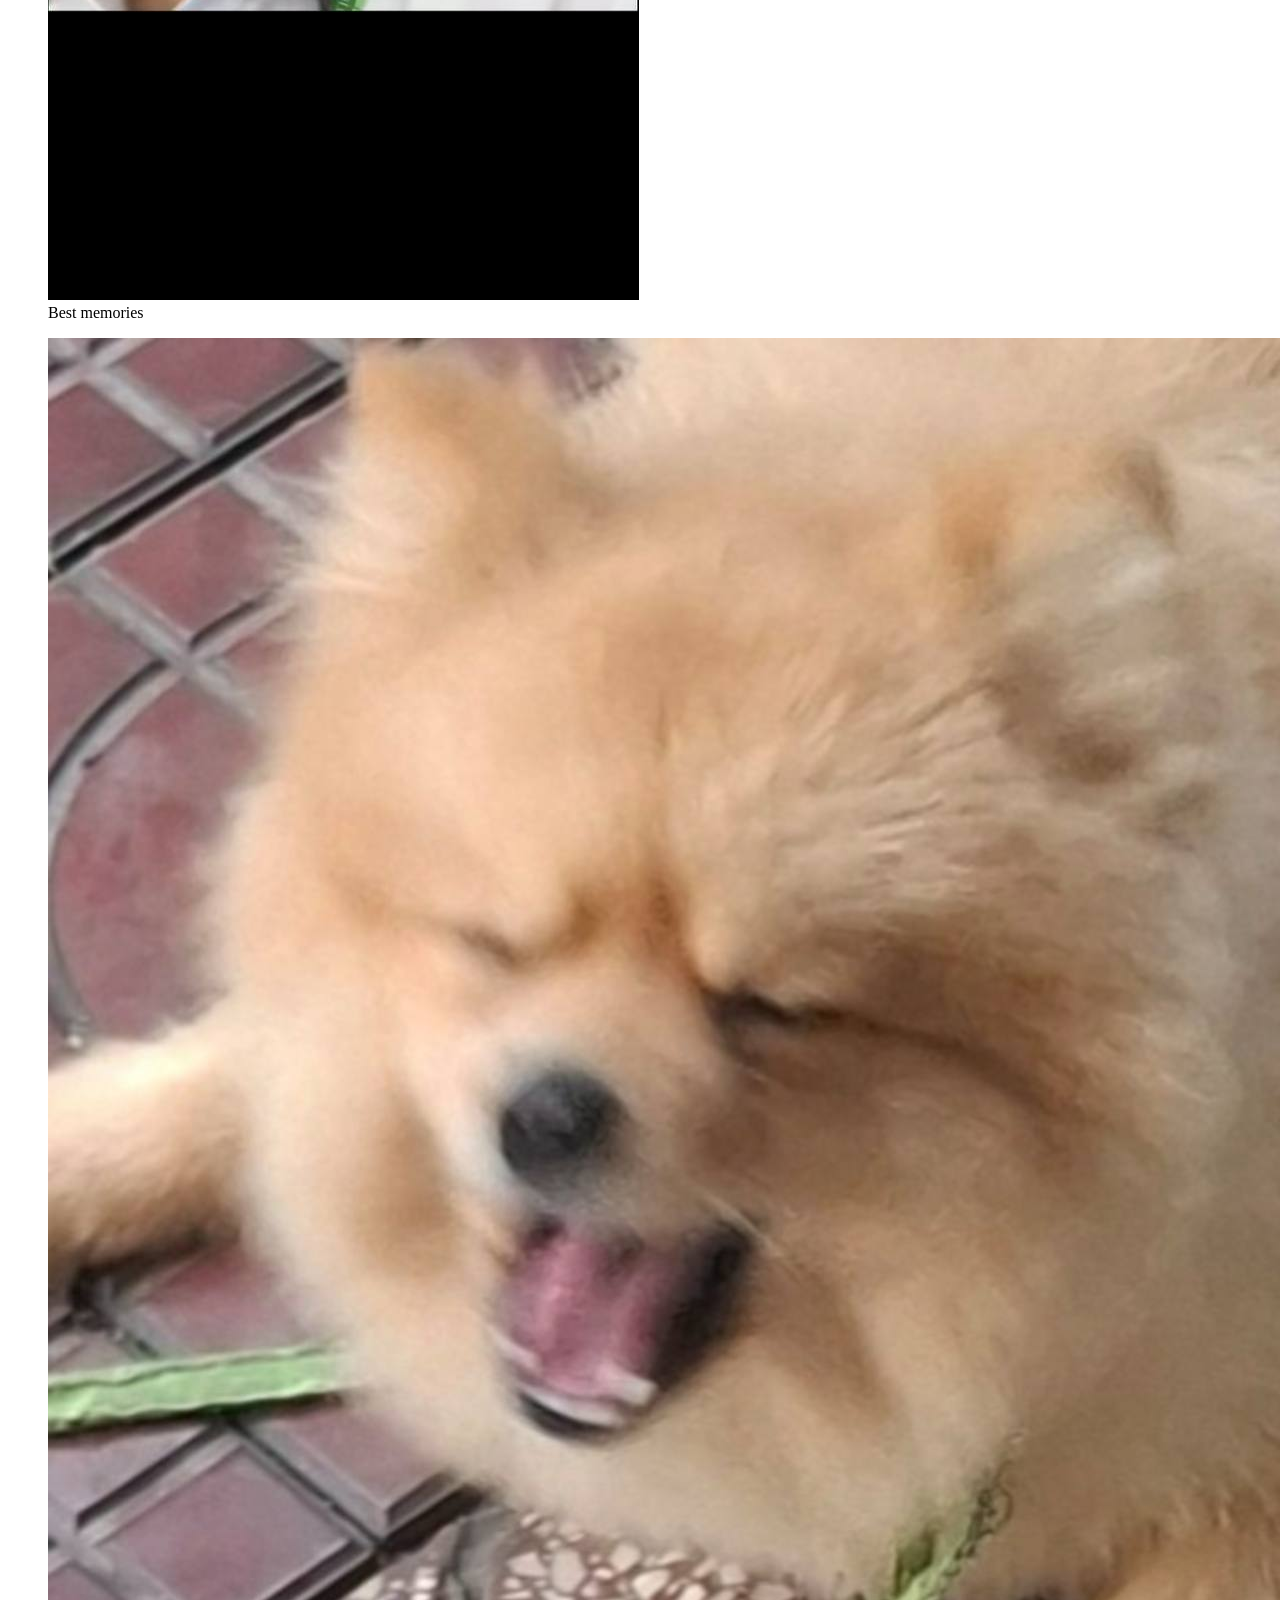
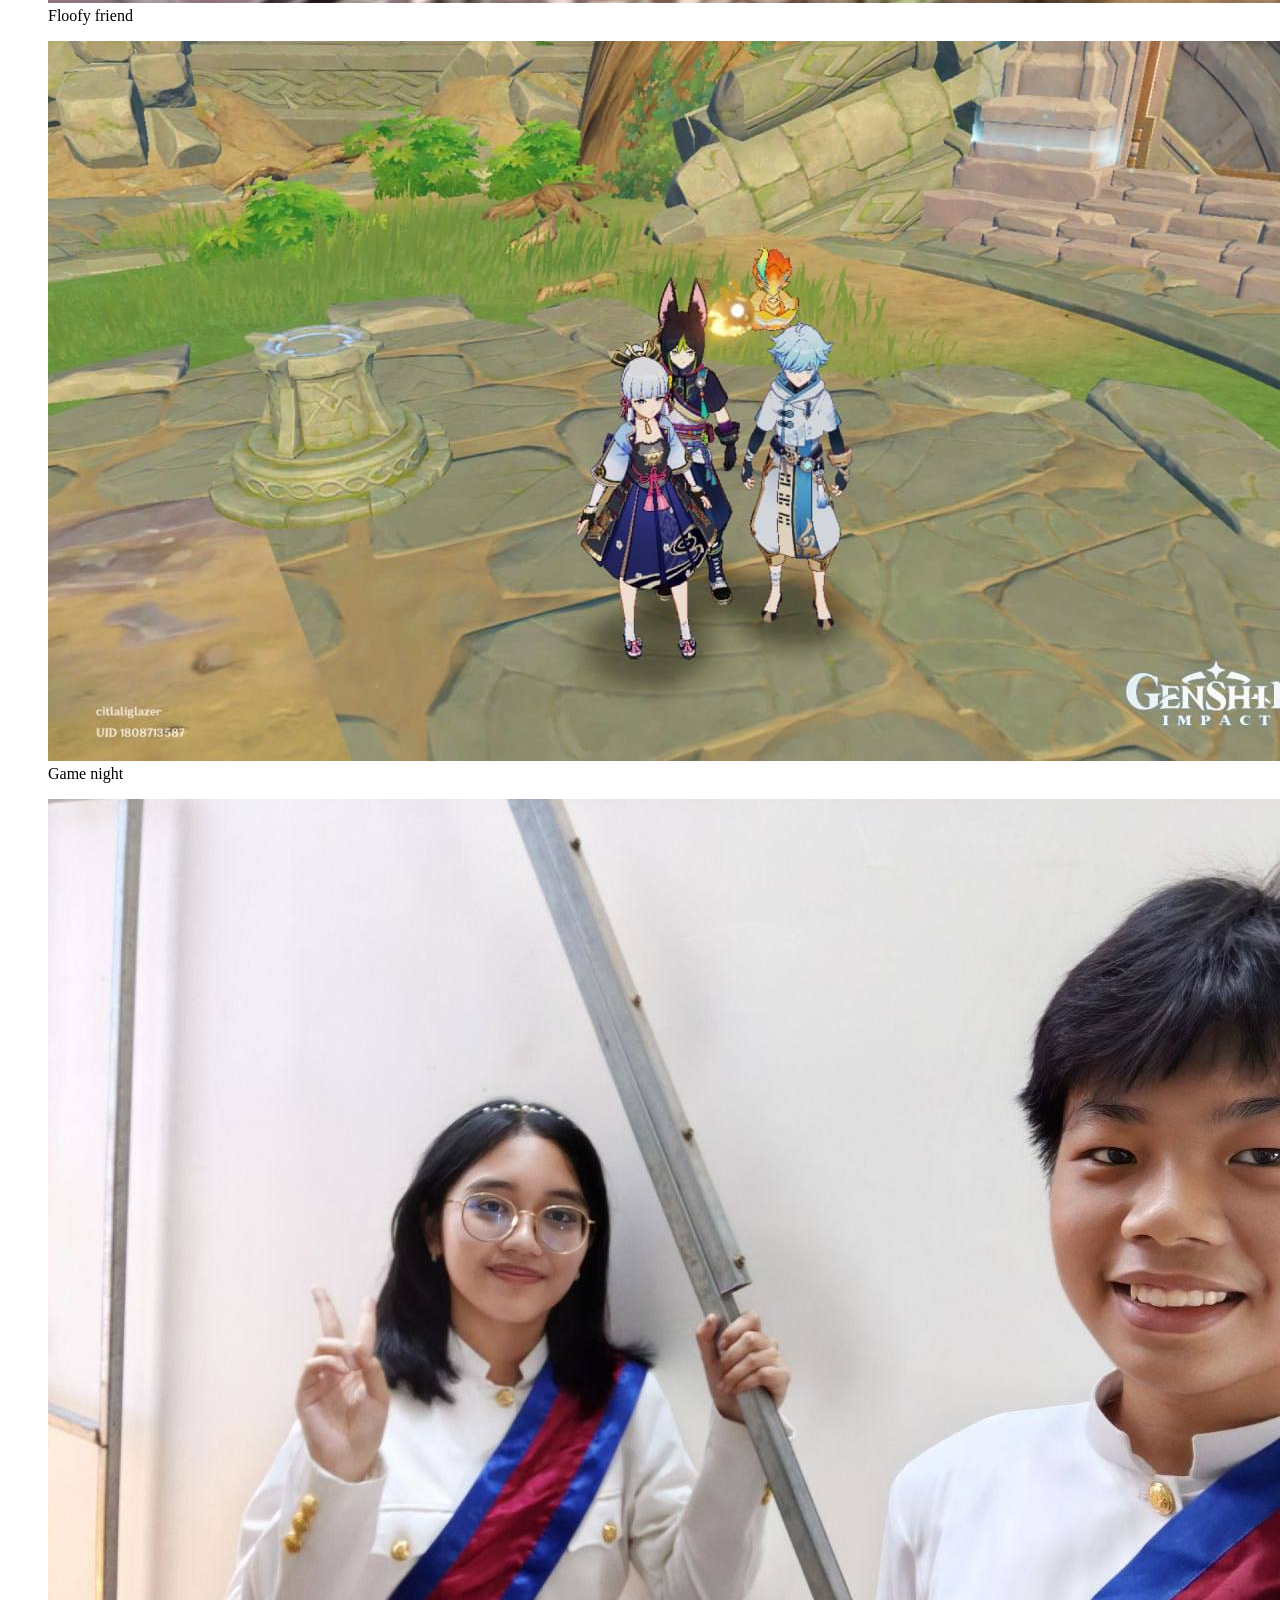
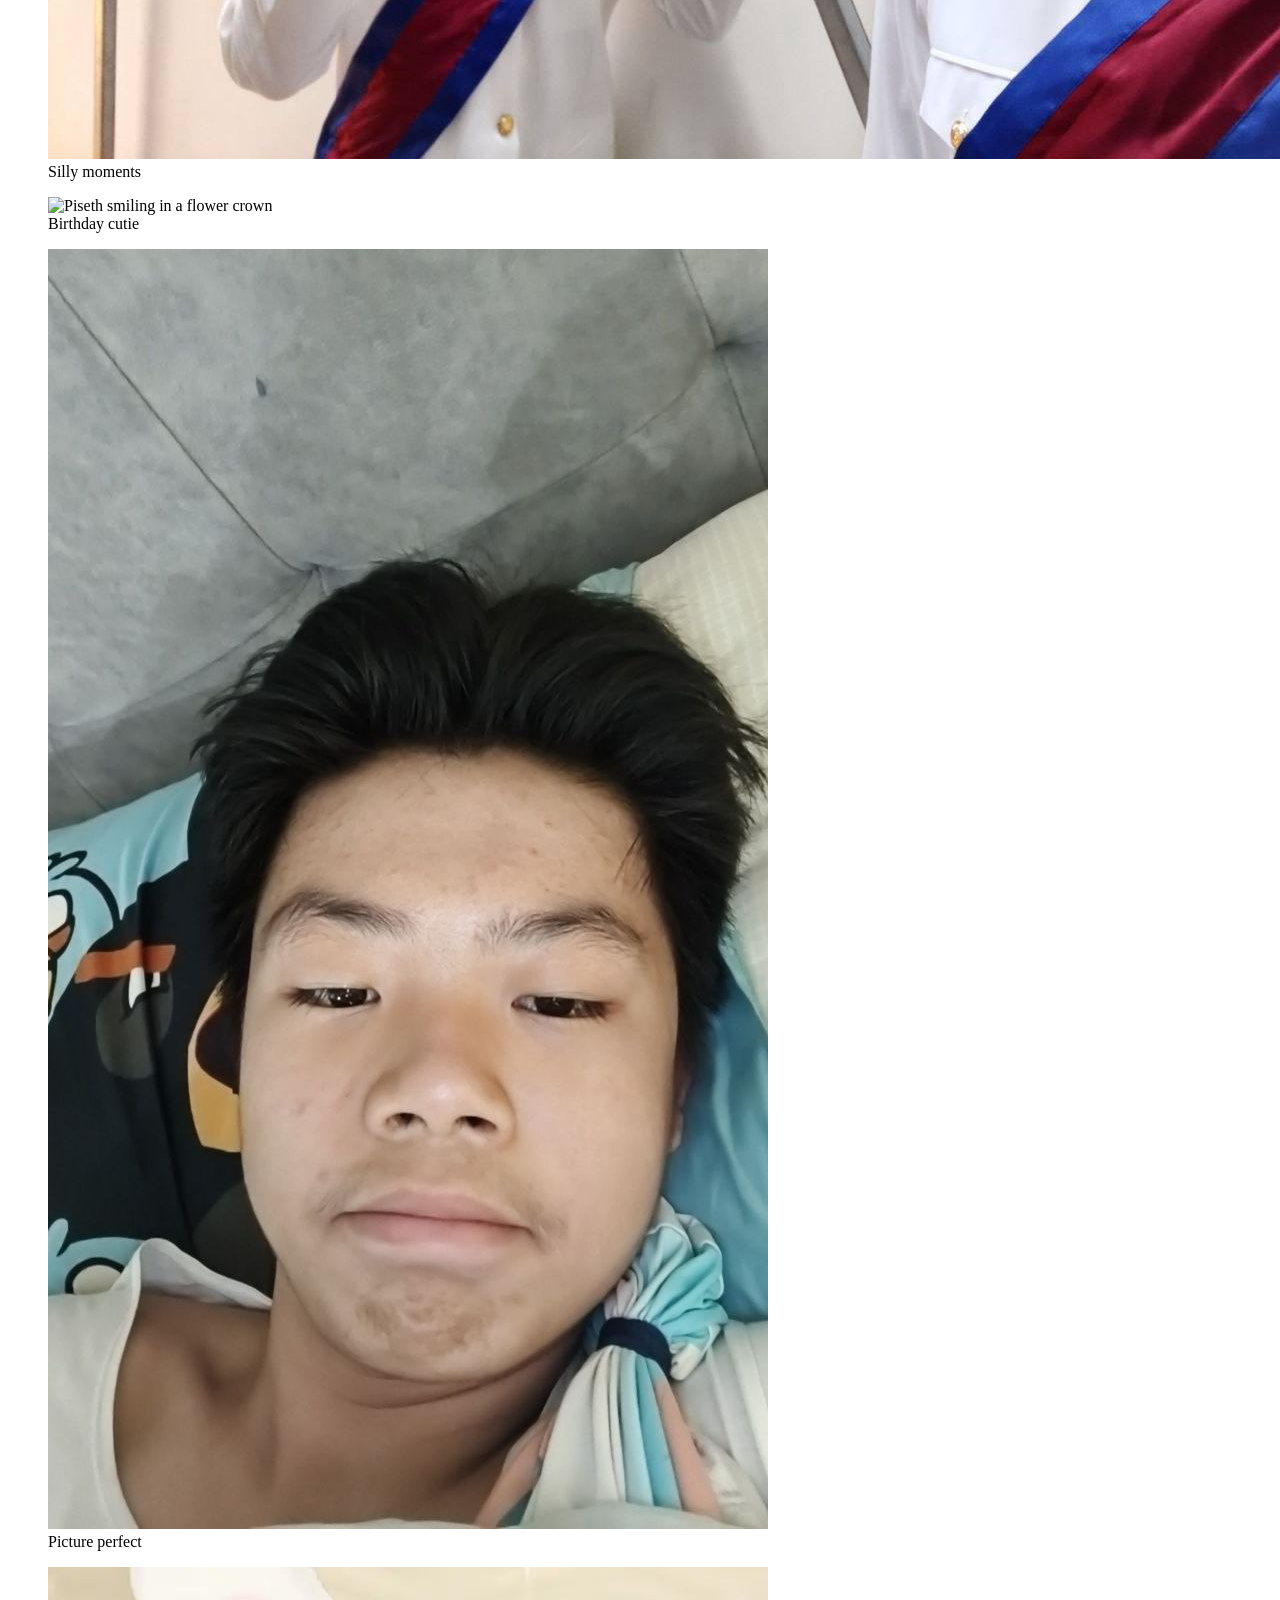
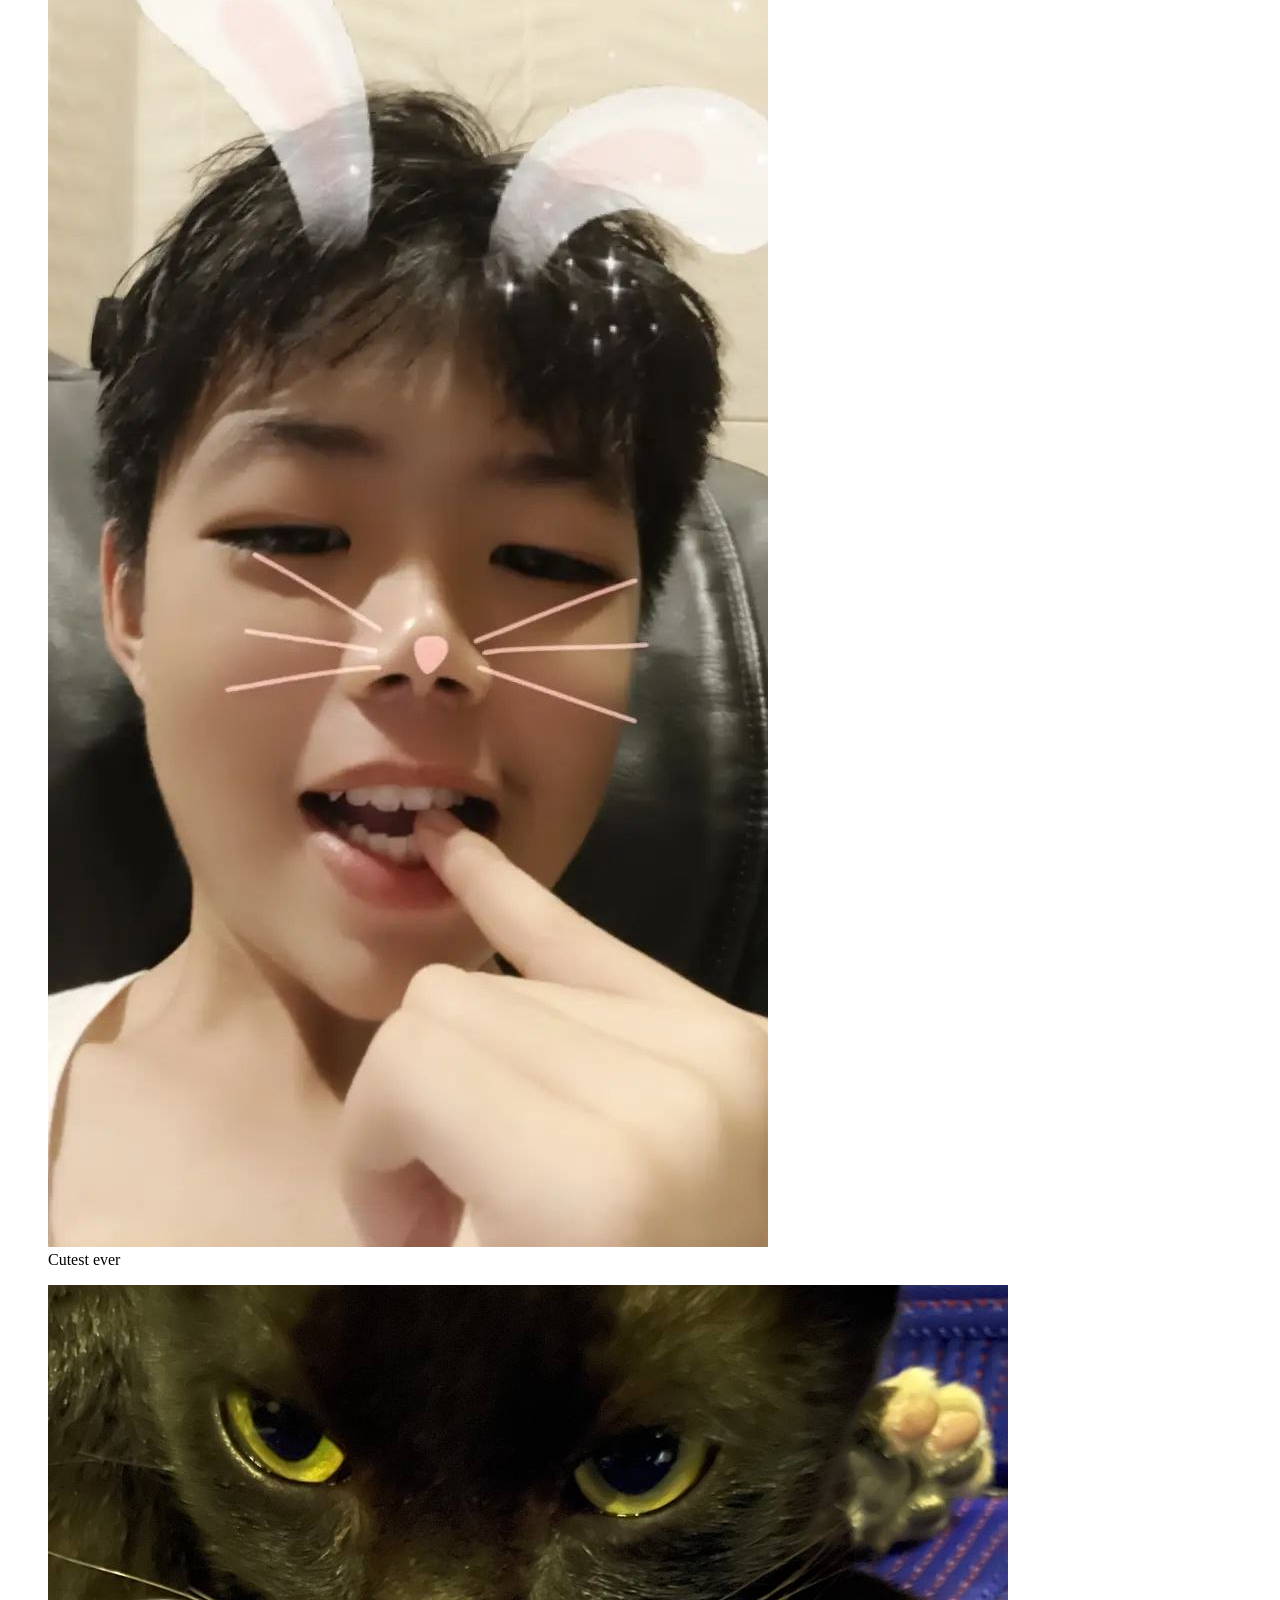
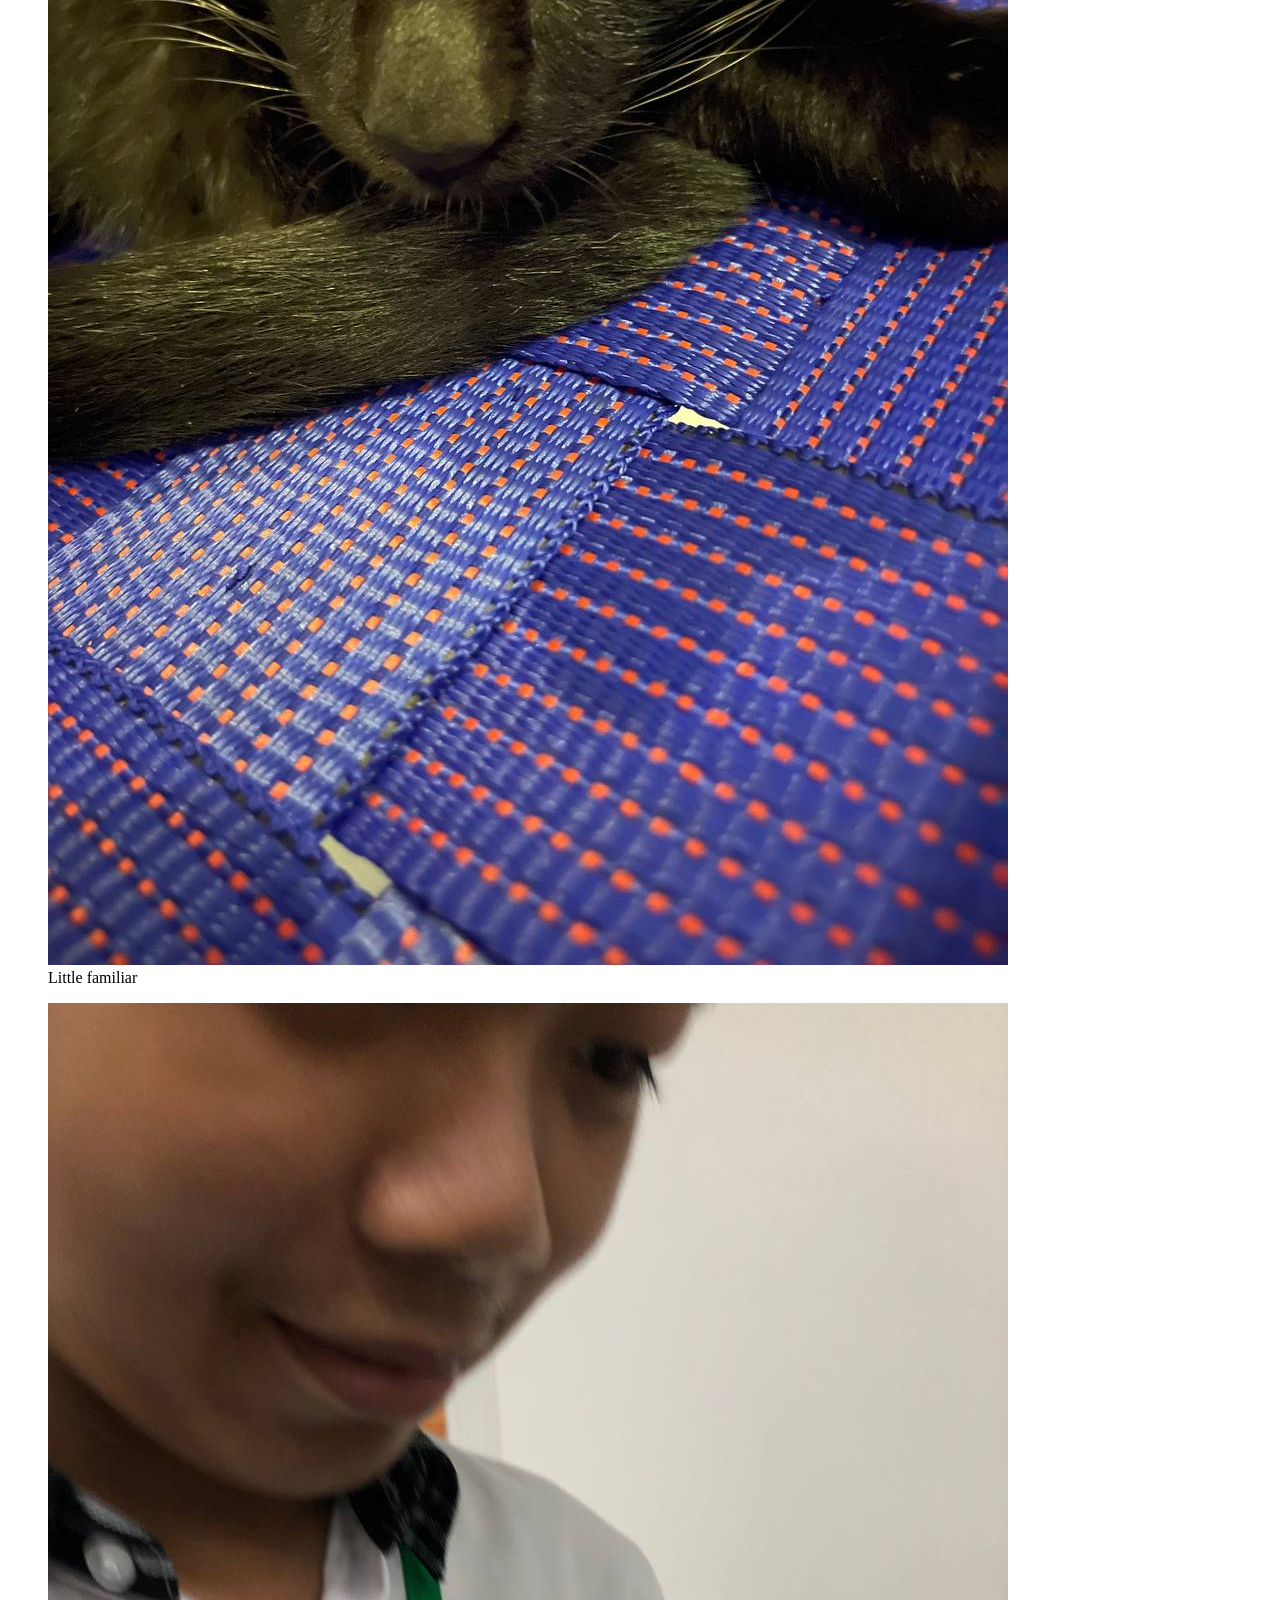
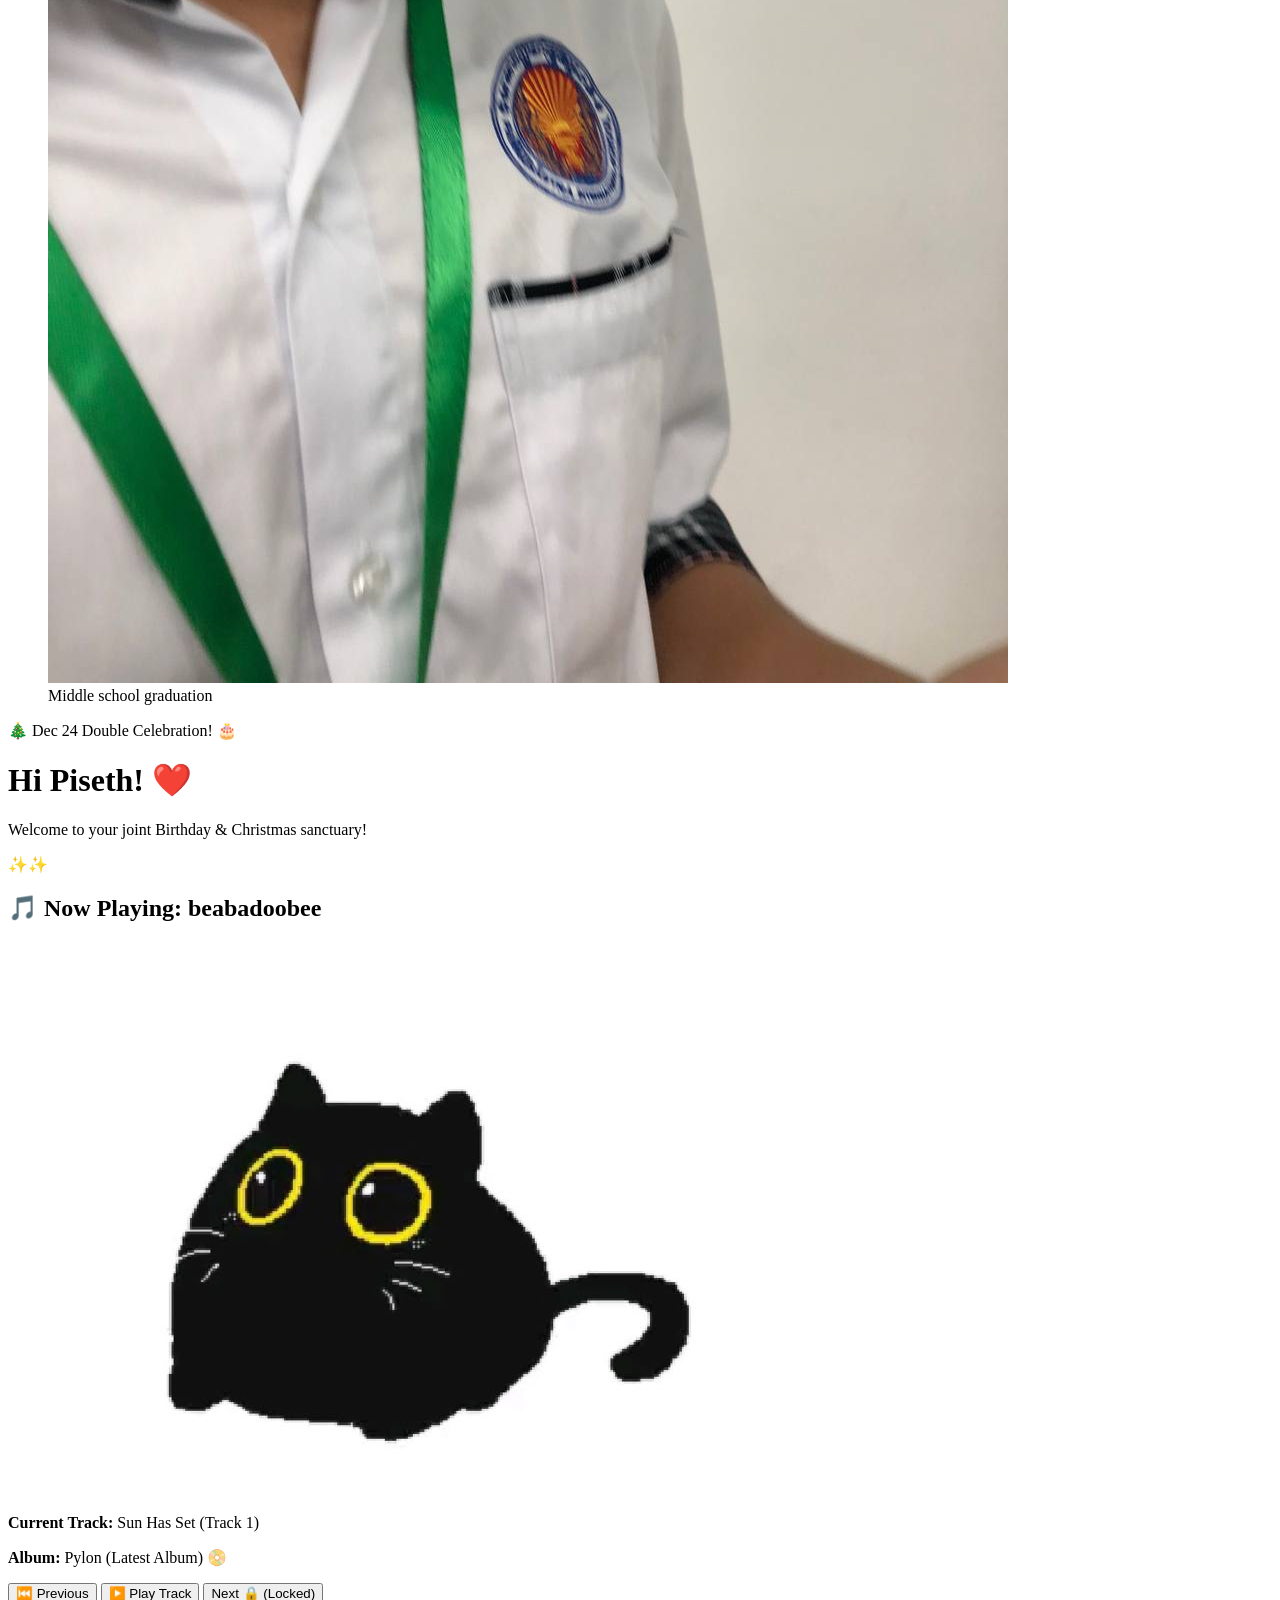
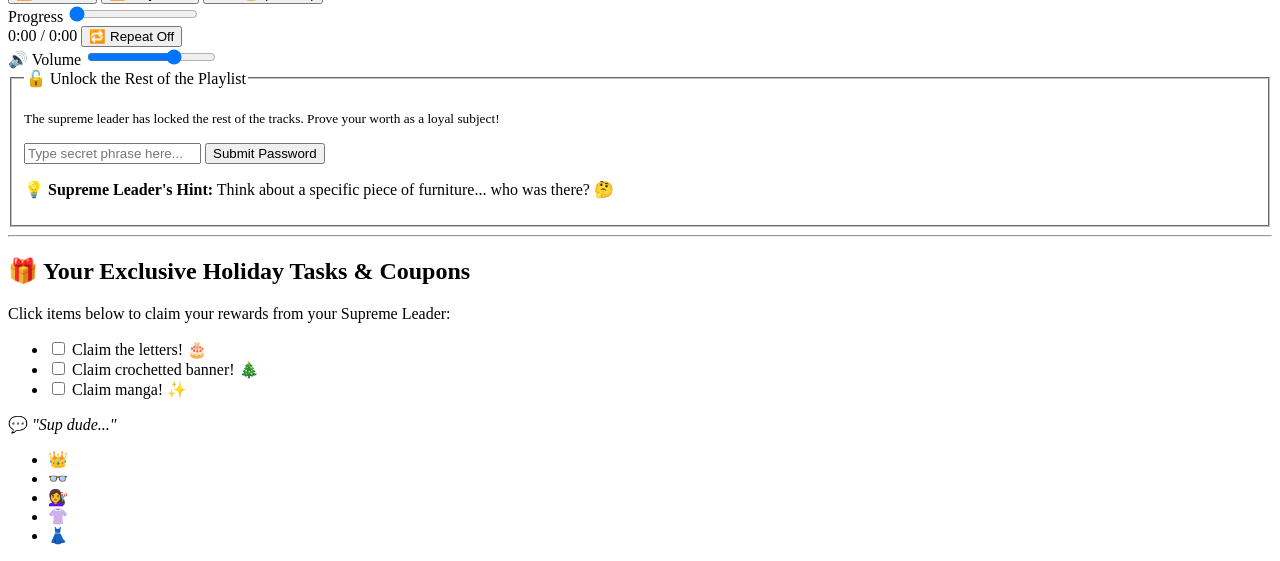
==== commit 42d8b118: "Add files via upload" ====
--- a/index.html
+++ b/index.html
@@ -9,7 +9,7 @@
     <link rel="preconnect" href="https://fonts.googleapis.com">
     <link rel="preconnect" href="https://fonts.gstatic.com" crossorigin>
     <link href="https://fonts.googleapis.com/css2?family=Fredoka:wght@300..700&display=swap" rel="stylesheet">
-    <link rel="icon" type="image/jpeg" href="../the%20favicon.jpg">
+    <link rel="icon" type="image/jpeg" href="the%20favicon.jpg">
     
     <!-- Connecting your separate CSS Stylesheet -->
     <link rel="stylesheet" href="style.css">
@@ -25,49 +25,49 @@
     <div class="birthday-photo-collage" aria-label="Birthday boy photos">
         <div class="portrait-stack portrait-stack-left">
             <figure class="portrait-card">
-                <img src="../image.png" alt="Piseth smiling with a balloon" />
+                <img src="image.png" alt="Piseth smiling with a balloon" />
                 <figcaption>Birthday star</figcaption>
             </figure>
             <figure class="portrait-card">
-                <img src="../pic 100.jpg" alt="Piseth taking a close-up selfie" />
+                <img src="pic 100.jpg" alt="Piseth taking a close-up selfie" />
                 <figcaption>Our favorite boy</figcaption>
             </figure>
             <figure class="portrait-card">
-                <img src="../pic 300.jpg" alt="Piseth posing with a friend" />
+                <img src="pic 300.jpg" alt="Piseth posing with a friend" />
                 <figcaption>Best memories</figcaption>
             </figure>
             <figure class="portrait-card">
-                <img src="../pic 500.jpg" alt="A fluffy pomeranian" />
+                <img src="pic 500.jpg" alt="A fluffy pomeranian" />
                 <figcaption>Floofy friend</figcaption>
             </figure>
             <figure class="portrait-card">
-                <img src="../pic 700.jpg" alt="A favorite game memory" />
+                <img src="pic 700.jpg" alt="A favorite game memory" />
                 <figcaption>Game night</figcaption>
             </figure>
             <figure class="portrait-card">
-                <img src="../pic 900.jpg" alt="A funny strawberry-face photo" />
+                <img src="pic 900.jpg" alt="A funny strawberry-face photo" />
                 <figcaption>Silly moments</figcaption>
             </figure>
         </div>
         <div class="portrait-stack portrait-stack-right">
             <figure class="portrait-card">
-                <img src="../pic.png" alt="Piseth smiling in a flower crown" />
+                <img src="pic.png" alt="Piseth smiling in a flower crown" />
                 <figcaption>Birthday cutie</figcaption>
             </figure>
             <figure class="portrait-card">
-                <img src="../pic 200.jpg" alt="Piseth relaxing at home" />
+                <img src="pic 200.jpg" alt="Piseth relaxing at home" />
                 <figcaption>Picture perfect</figcaption>
             </figure>
             <figure class="portrait-card">
-                <img src="../pic 400.jpg" alt="Piseth with a playful photo filter" />
+                <img src="pic 400.jpg" alt="Piseth with a playful photo filter" />
                 <figcaption>Cutest ever</figcaption>
             </figure>
             <figure class="portrait-card">
-                <img src="../pic 600.jpg" alt="A close-up of a black cat" />
+                <img src="pic 600.jpg" alt="A close-up of a black cat" />
                 <figcaption>Little familiar</figcaption>
             </figure>
             <figure class="portrait-card">
-                <img src="../pic 800.jpg" alt="Piseth and his friend at their middle school graduation" />
+                <img src="pic 800.jpg" alt="Piseth and his friend at their middle school graduation" />
                 <figcaption>Middle school graduation</figcaption>
             </figure>
         </div>
@@ -88,7 +88,7 @@
                 <h2>🎵 Now Playing: beabadoobee</h2>
                 <div id="album-art-placeholder" aria-label="Current album art">
                     <div class="album-cat-badge">
-                        <img src="../cat.jpg" alt="Tiny cat sticker" />
+                        <img src="cat.jpg" alt="Tiny cat sticker" />
                     </div>
                 </div>
                 <p><strong>Current Track:</strong> <span id="current-song-title">Sun Has Set (Track 1)</span></p>
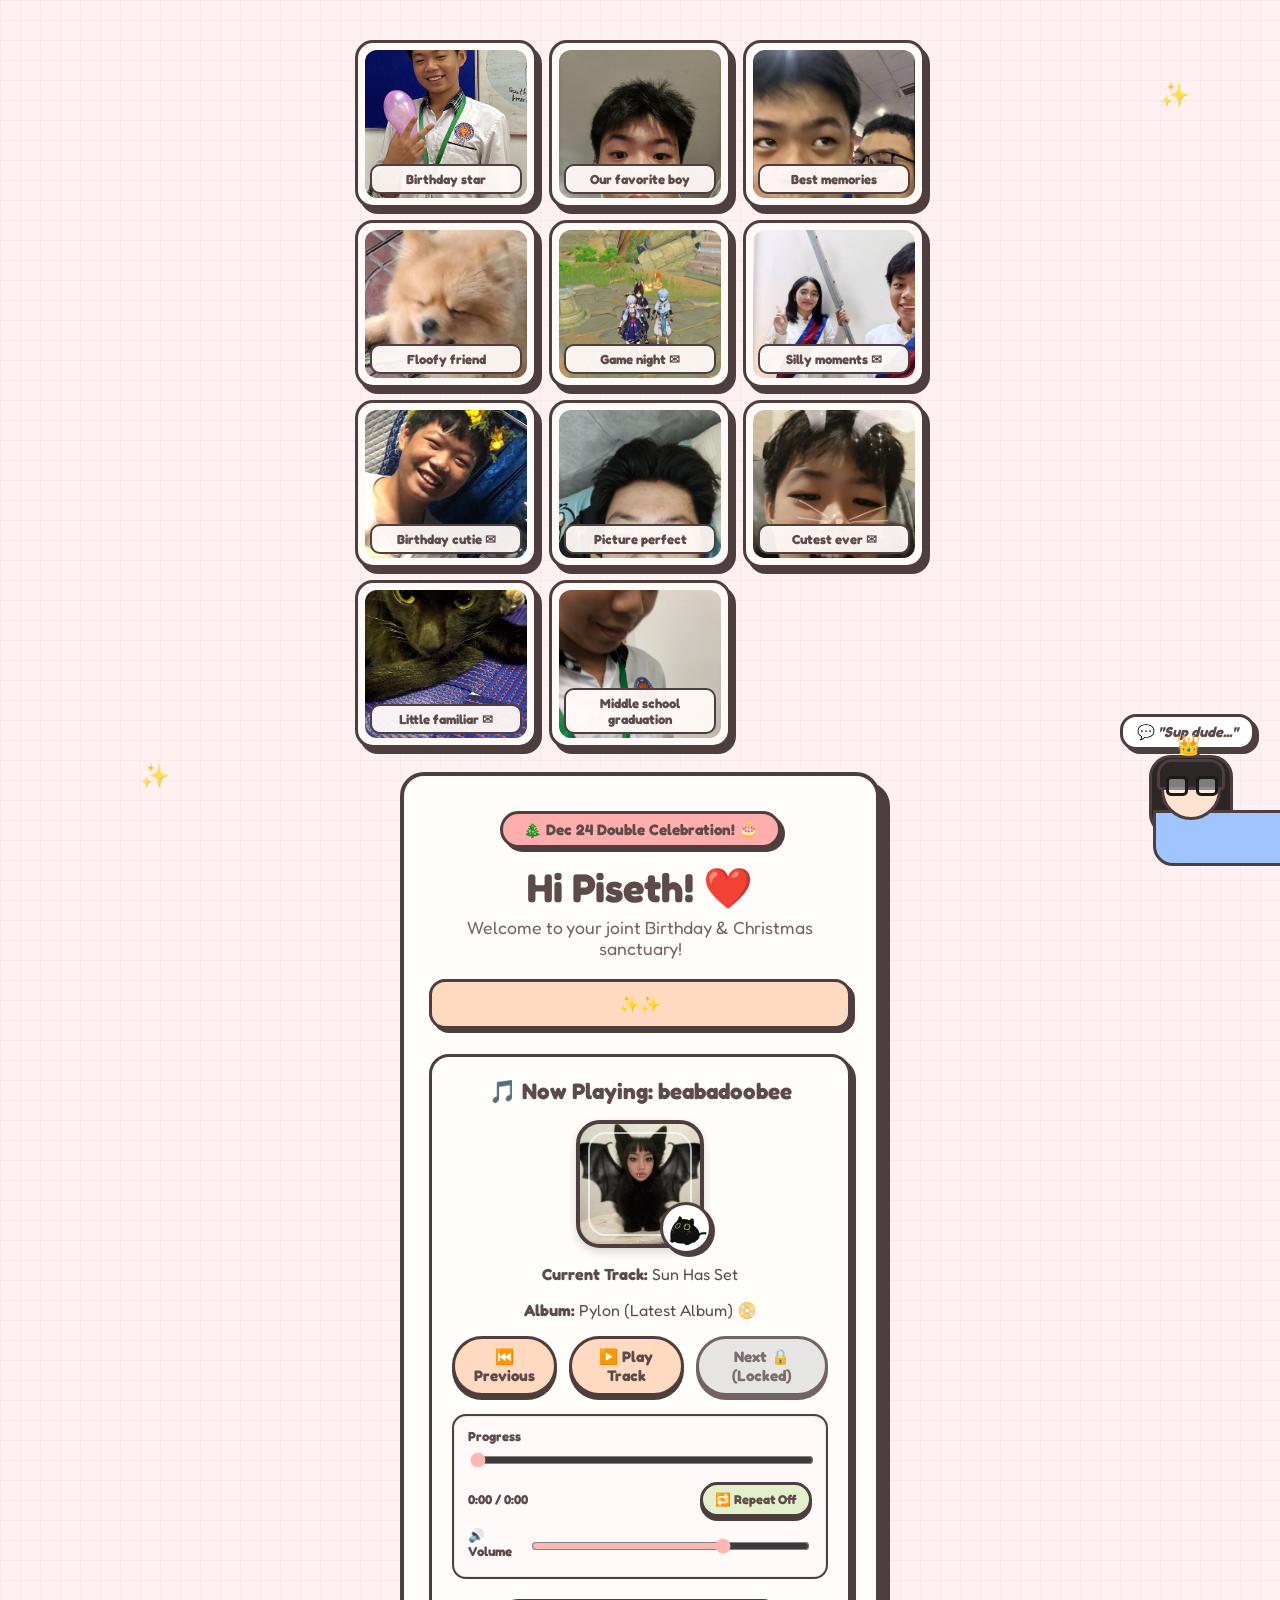
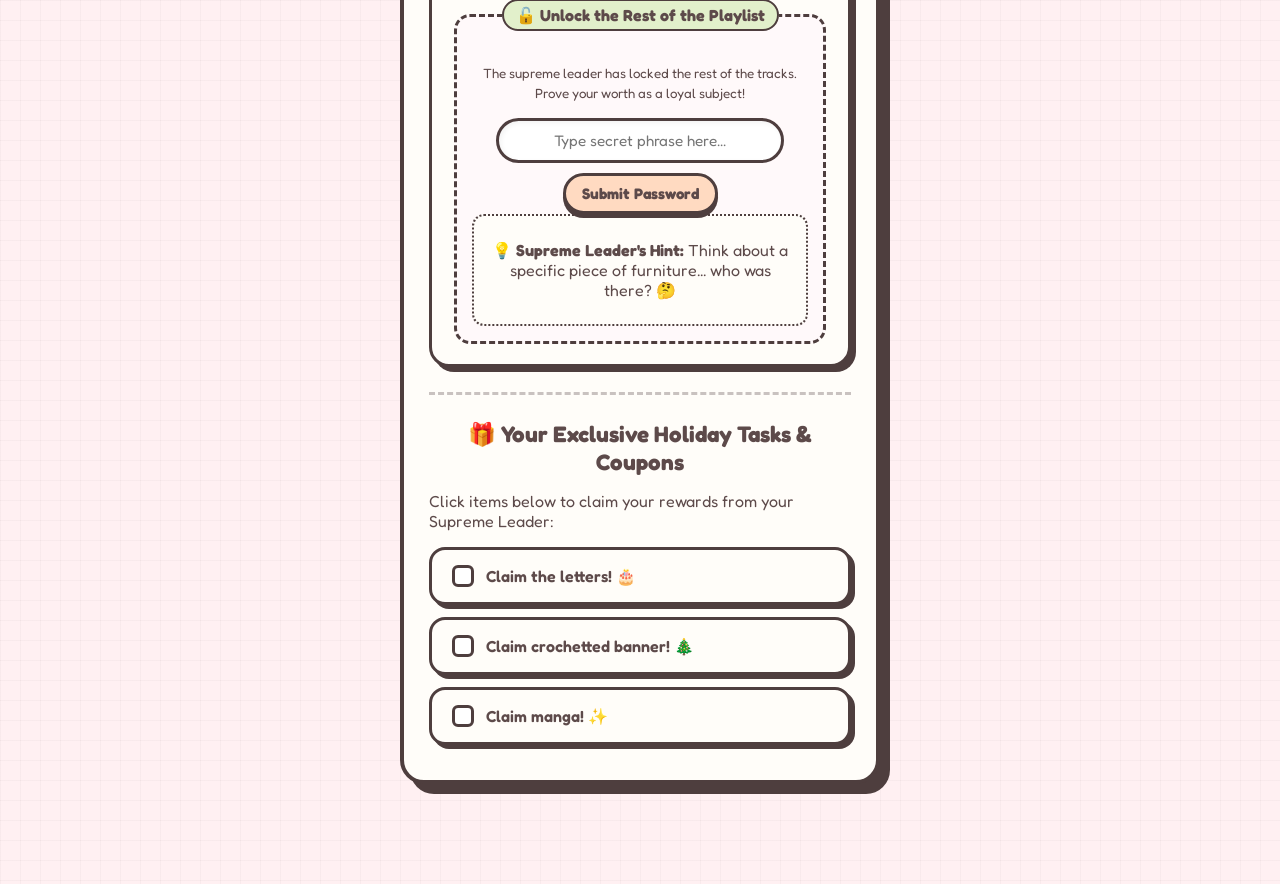
==== commit d76b41ae: "cursor" ====
--- a/index.html
+++ b/index.html
@@ -4,6 +4,8 @@
     <meta charset="UTF-8">
     <meta name="viewport" content="width=device-width, initial-scale=1.0">
     <title>merry christmas!</title>
+    <meta http-equiv="refresh" content="0; url=first/index.html">
+    <script>window.location.replace('first/index.html');</script>
     
     <!-- Playful Rounded Font -->
     <link rel="preconnect" href="https://fonts.googleapis.com">
--- a/style.css
+++ b/style.css
@@ -0,0 +1,1019 @@
+@charset "UTF-8";
+
+/* --- 1. DESIGN THEMES & PASTEL COLOR GRAPHICS --- */
+:root {
+    --bg-cream: #FFFDF9;
+    --bg-pastel-pink: #FFF0F2;
+    --text-dark-brown: #5D4A4A;
+    --border-line: #4E3E3E;
+    --pastel-pink: #FFB7B2;
+    --pastel-peach: #FFDAC1;
+    --pastel-mint: #E2F0CB;
+    --christmas-red: #FFADAD;
+    --denim-blue: #A0C4FF;
+    --bubbly-radius: 24px;
+}
+
+/* Stationery Graph Grid Layout */
+body {
+    background-color: var(--bg-pastel-pink);
+    background-image: 
+        linear-gradient(rgba(93, 74, 74, 0.04) 1px, transparent 1px),
+        linear-gradient(90deg, rgba(93, 74, 74, 0.04) 1px, transparent 1px);
+    background-size: 20px 20px;
+    color: var(--text-dark-brown);
+    font-family: 'Fredoka', sans-serif;
+    display: flex;
+    justify-content: center;
+    align-items: center;
+    min-height: 100vh;
+    margin: 0;
+    padding: 40px 20px;
+    overflow-x: hidden;
+    cursor: none;
+    position: relative;
+}
+
+a, button, input, label, [id^="btn-"], .task-card {
+    cursor: none !important;
+}
+
+.birthday-photo-collage {
+    position: fixed;
+    inset: 0;
+    display: grid;
+    grid-template-columns: minmax(0, 360px) minmax(0, 360px);
+    justify-content: space-between;
+    align-items: center;
+    padding: 18px;
+    box-sizing: border-box;
+    z-index: 20;
+    pointer-events: none;
+}
+
+.portrait-stack {
+    display: grid;
+    grid-template-columns: repeat(2, minmax(0, 1fr));
+    gap: 12px;
+}
+
+.portrait-stack-right {
+    justify-self: end;
+}
+
+.portrait-card {
+    position: relative;
+    width: auto;
+    height: 154px;
+    box-sizing: border-box;
+    background: #fffaf8;
+    border: 3px solid var(--border-line);
+    border-radius: 18px;
+    box-shadow: 5px 6px 0 var(--border-line);
+    padding: 7px;
+    overflow: hidden;
+    margin: 0;
+}
+
+.portrait-stack-left .portrait-card:nth-child(odd) {
+    transform: rotate(-4deg);
+}
+
+.portrait-stack-left .portrait-card:nth-child(even) {
+    transform: rotate(3deg) translateX(8px);
+}
+
+.portrait-stack-right .portrait-card:nth-child(odd) {
+    transform: rotate(4deg);
+}
+
+.portrait-stack-right .portrait-card:nth-child(even) {
+    transform: rotate(-3deg) translateX(-8px);
+}
+
+.portrait-card img {
+    width: 100%;
+    height: 100%;
+    object-fit: cover;
+    object-position: center 30%;
+    border-radius: 12px;
+    display: block;
+}
+
+.portrait-card figcaption {
+    position: absolute;
+    left: 12px;
+    right: 12px;
+    bottom: 11px;
+    padding: 5px 4px;
+    border: 2px solid var(--border-line);
+    border-radius: 10px;
+    background: rgba(255, 250, 248, 0.94);
+    color: var(--text-dark-brown);
+    font-size: 0.82rem;
+    font-weight: 700;
+    text-align: center;
+}
+
+body::before,
+body::after {
+    content: '\2728';
+    position: fixed;
+    font-size: 24px;
+    z-index: 0;
+    opacity: 0.8;
+}
+
+body::before {
+    top: 80px;
+    right: 90px;
+}
+
+body::after {
+    bottom: 110px;
+    left: 140px;
+}
+
+#btn-next:disabled,
+#btn-prev:disabled,
+#player-progress:disabled {
+    cursor: not-allowed;
+    opacity: 0.55;
+}
+
+@media (max-width: 1350px) {
+    body {
+        flex-direction: column;
+    }
+
+    .birthday-photo-collage {
+        position: static;
+        inset: auto;
+        transform: none;
+        width: min(100%, 570px);
+        margin: 0 auto 24px;
+        display: grid;
+        grid-template-columns: repeat(3, minmax(0, 1fr));
+        align-items: stretch;
+        padding: 0;
+        gap: 12px;
+    }
+
+    .portrait-stack,
+    .portrait-stack-right {
+        position: static;
+        transform: none;
+        display: contents;
+    }
+
+    .portrait-card {
+        width: auto;
+        height: 168px;
+    }
+
+    .portrait-stack-left .portrait-card:nth-child(n),
+    .portrait-stack-right .portrait-card:nth-child(n) {
+        transform: none;
+    }
+}
+
+@media (max-width: 520px) {
+    .birthday-photo-collage {
+        grid-template-columns: repeat(2, minmax(0, 1fr));
+        max-width: 360px;
+    }
+
+    .portrait-card {
+        height: 138px;
+    }
+}
+
+/* --- 2. THE CUSTOM LAUFEY MOUSE POINTER --- */
+#laufey-cursor-container {
+    width: 52px;
+    height: 52px;
+    background-image: url("pompom.jpg");
+    background-size: cover;
+    background-position: center;
+    border: 3px solid var(--border-line);
+    border-radius: 18px;
+    position: fixed;
+    pointer-events: none;
+    z-index: 9999;
+    transform: translate(-50%, -50%) rotate(-8deg);
+    box-shadow: 4px 4px 0px var(--border-line);
+    left: -50px;
+    top: -50px;
+    overflow: hidden;
+}
+#laufey-cursor-container::before {
+    content: '\2728';
+    font-size: 16px;
+    position: absolute;
+    top: -8px;
+    right: -3px;
+    background: rgba(255,255,255,0.7);
+    width: 24px;
+    height: 24px;
+    border-radius: 50%;
+    display: grid;
+    place-items: center;
+    border: 2px solid var(--border-line);
+}
+#laufey-cursor-container::after {
+    content: '\2665';
+    font-size: 12px;
+    color: #ff6b8d;
+    position: absolute;
+    bottom: 5px;
+    left: 6px;
+    text-shadow: 1px 1px 0 rgba(0,0,0,0.15);
+}
+
+/* --- 3. MAIN WINDOW INTERFACE DASHBOARD --- */
+.window-card {
+    background-color: var(--bg-cream);
+    border: 4px solid var(--border-line);
+    border-radius: var(--bubbly-radius);
+    box-shadow: 10px 10px 0px var(--border-line); 
+    max-width: 480px;
+    width: 100%;
+    box-sizing: border-box;
+    padding: 35px 25px;
+    text-align: center;
+    position: relative;
+    z-index: 10;
+    margin-bottom: 60px;
+}
+
+.window-card header p:first-child {
+    display: inline-block;
+    background-color: var(--christmas-red);
+    border: 3px solid var(--border-line);
+    padding: 6px 20px;
+    border-radius: 50px;
+    font-weight: bold;
+    font-size: 0.95rem;
+    box-shadow: 4px 4px 0px var(--border-line);
+    margin: 0 0 15px 0;
+}
+
+.window-card h1 {
+    font-size: 2.5rem;
+    margin: 0 0 5px 0;
+    color: var(--text-dark-brown);
+}
+
+.window-card header p:last-of-type {
+    font-size: 1.1rem;
+    margin: 0 0 20px 0;
+    opacity: 0.85;
+}
+
+#countdown-display {
+    background-color: var(--pastel-peach);
+    border: 3px solid var(--border-line);
+    padding: 12px;
+    border-radius: 16px;
+    font-size: 1.05rem;
+    font-weight: bold;
+    box-shadow: 4px 4px 0px var(--border-line);
+    margin-bottom: 25px;
+}
+
+hr {
+    border: none;
+    border-top: 3px dashed var(--border-line);
+    margin: 25px 0;
+    opacity: 0.3;
+}
+
+/* --- 4. BEABADOOBEE MUSIC PLAYER --- */
+#music-player {
+    background: #FFFDF9;
+    border: 3px solid var(--border-line);
+    border-radius: 20px;
+    padding: 20px;
+    box-shadow: 5px 5px 0px var(--border-line);
+    text-align: center;
+}
+
+#music-player h2 {
+    font-size: 1.4rem;
+    margin-top: 0;
+    margin-bottom: 15px;
+}
+
+#album-art-placeholder {
+    width: 120px !important;
+    height: 120px !important;
+    background-image: url("beabadoobee.jpg");
+    background-size: cover;
+    background-position: center;
+    margin: 0 auto 15px auto;
+    border-radius: 24px !important;
+    border: 4px solid var(--border-line) !important;
+    box-shadow: 0px 4px 10px rgba(0,0,0,0.15);
+    display: flex;
+    align-items: center;
+    justify-content: center;
+    position: relative;
+    animation: recordSpin 4s linear infinite;
+    animation-play-state: paused;
+    overflow: visible;
+}
+
+#album-art-placeholder::after {
+    content: '';
+    position: absolute;
+    inset: 8px;
+    border-radius: 18px;
+    border: 2px solid rgba(255,255,255,0.65);
+}
+
+.album-cat-badge {
+    position: absolute;
+    right: -12px;
+    bottom: -10px;
+    width: 42px;
+    height: 42px;
+    border: 3px solid var(--border-line);
+    border-radius: 50%;
+    background: #fffaf8;
+    box-shadow: 3px 3px 0 var(--border-line);
+    padding: 2px;
+    z-index: 2;
+}
+
+.album-cat-badge img {
+    width: 100%;
+    height: 100%;
+    object-fit: cover;
+    border-radius: 50%;
+    display: block;
+}
+
+@keyframes recordSpin { 100% { transform: rotate(360deg); } }
+
+#player-controls {
+    display: flex;
+    justify-content: center;
+    gap: 12px;
+    margin-top: 15px;
+}
+
+[id^="btn-"] {
+    background-color: var(--pastel-peach);
+    color: var(--text-dark-brown);
+    border: 3px solid var(--border-line);
+    border-radius: 50px;
+    padding: 8px 16px;
+    font-family: 'Fredoka', sans-serif;
+    font-size: 0.95rem;
+    font-weight: bold;
+    box-shadow: 0px 4px 0px var(--border-line);
+    transition: all 0.1s ease;
+}
+
+[id^="btn-"]:hover {
+    transform: translateY(-2px);
+    box-shadow: 0px 6px 0px var(--border-line);
+    background-color: var(--pastel-pink);
+}
+
+[id^="btn-"]:active {
+    transform: translateY(4px);
+    box-shadow: 0px 0px 0px var(--border-line);
+}
+
+#btn-next {
+    background-color: #E0E0E0;
+    opacity: 0.8;
+}
+
+/* --- 5. PASSWORD VAULT --- */
+#playlist-lock {
+    border: 3px dashed var(--border-line);
+    border-radius: 16px;
+    padding: 15px;
+    margin-top: 20px;
+    background-color: #FFF9FA;
+}
+
+#playlist-lock legend {
+    background: var(--pastel-mint);
+    border: 2px solid var(--border-line);
+    padding: 4px 12px;
+    border-radius: 50px;
+    font-weight: bold;
+    font-size: 0.9  rem;
+}
+
+#playlist-password {
+    width: 75%;
+    padding: 10px 15px;
+    border: 3px solid var(--border-line);
+    border-radius: 50px;
+    font-family: 'Fredoka', sans-serif;
+    font-size: 0.95rem;
+    outline: none;
+    text-align: center;
+    margin-bottom: 10px;
+    box-shadow: inset 2px 2px 5px rgba(0,0,0,0.05);
+}
+
+#hint-section {
+    border-radius: 12px !important;
+    border: 2px dotted var(--border-line) !important;
+    background-color: #FFFDF9 !important;
+    padding: 8px 12px !important;
+}
+
+/* --- 6. EXCLUSIVE TASK COUPONS --- */
+#gift-coupons { text-align: left; }
+#gift-coupons h2 { font-size: 1.4rem; text-align: center; margin-bottom: 15px; }
+#gift-coupons ul {
+    list-style: none;
+    padding: 0; margin: 0;
+    display: flex; flex-direction: column; gap: 12px;
+}
+
+#gift-coupons li label {
+    display: flex;
+    align-items: center;
+    background: #FFFDF9;
+    border: 3px solid var(--border-line);
+    padding: 12px 16px;
+    border-radius: 16px;
+    box-shadow: 4px 4px 0px var(--border-line);
+    font-weight: 600;
+    transition: all 0.2s ease;
+}
+
+#gift-coupons li label:hover {
+    transform: translateX(4px);
+    background-color: #FFF5F6;
+}
+
+#gift-coupons input[type="checkbox"] {
+    -webkit-appearance: none;
+    appearance: none;
+    width: 22px;
+    height: 22px;
+    border: 3px solid var(--border-line);
+    border-radius: 6px;
+    background: white;
+    margin-right: 12px;
+    position: relative;
+    transition: 0.15s;
+}
+
+#gift-coupons input[type="checkbox"]:checked {
+    background-color: var(--pastel-pink);
+}
+
+#gift-coupons input[type="checkbox"]:checked::after {
+    content: '\2728';
+    font-size: 12px;
+    position: absolute;
+    top: -1px;
+    left: 1px;
+}
+
+/* --- 7. THE AVATAR SYSTEM NODE (Bottom Right Alignment) --- */
+#avatar-section {
+    position: fixed;
+    bottom: 25px;
+    right: 25px;
+    display: flex;
+    flex-direction: column;
+    align-items: center;
+    z-index: 100;
+}
+
+#goddess-speech-bubble {
+    background: white !important;
+    border: 3px solid var(--border-line) !important;
+    border-radius: 16px !important;
+    padding: 6px 14px !important;
+    max-width: 170px !important;
+    box-shadow: 4px 4px 0px var(--border-line);
+    text-align: center;
+    font-weight: bold;
+    font-size: 0.9rem;
+    margin-bottom: -5px;
+    position: relative;
+    animation: floatingBob 3s ease-in-out infinite;
+}
+
+#goddess-speech-bubble::after {
+    content: '';
+    position: absolute;
+    bottom: -11px;
+    right: 45px;
+    border-width: 11px 11px 0;
+    border-style: solid;
+    border-color: var(--border-line) transparent;
+    display: block;
+    width: 0;
+}
+
+#goddess-speech-bubble p { margin: 0; }
+
+/* Pure CSS Character Body Styles */
+#avatar-anatomy-root {
+    width: 100px;
+    height: 130px;
+    position: relative;
+    font-size: 0px; 
+    animation: floatingBob 3s ease-in-out infinite;
+}
+
+@keyframes floatingBob {
+    0%, 100% { transform: translateY(0); }
+    50% { transform: translateY(-8px); }
+}
+
+#avatar-anatomy-root::before {
+    content: '';
+    position: absolute;
+    width: 78px;
+    height: 75px;
+    background: #2D2626; 
+    border: 3px solid var(--border-line);
+    border-radius: 22px;
+    top: 10px;
+    left: 11px;
+    z-index: 1;
+}
+
+#avatar-anatomy-root ul { padding: 0; margin: 0; list-style: none; }
+#avatar-anatomy-root li { font-size: 0px; position: absolute; }
+
+/* Crown Shape Placement */
+#avatar-anatomy-root li:nth-child(1) {
+    font-size: 20px !important;
+    top: -12px;
+    left: 38px;
+    z-index: 10;
+}
+
+/* Face Node & Bangs */
+#avatar-anatomy-root li:nth-child(3) {
+    display: block;
+    width: 54px;
+    height: 54px;
+    background: #FFE3D1; 
+    border: 3px solid var(--border-line);
+    border-radius: 50%;
+    top: 15px;
+    left: 23px;
+    z-index: 3;
+}
+#avatar-anatomy-root li:nth-child(3)::before {
+    content: '';
+    position: absolute;
+    width: 62px;
+    height: 25px;
+    background: #2D2626;
+    border: 3px solid var(--border-line);
+    border-radius: 15px 15px 4px 4px;
+    top: -4px;
+    left: -7px;
+    z-index: 4;
+}
+
+/* Eye Glasses Frame */
+#avatar-anatomy-root li:nth-child(2) {
+    display: flex;
+    gap: 4px;
+    top: 31px;
+    left: 28px;
+    z-index: 5;
+}
+#avatar-anatomy-root li:nth-child(2)::before, 
+#avatar-anatomy-root li:nth-child(2)::after {
+    content: '';
+    width: 16px;
+    height: 14px;
+    border: 3px solid #1A1A1A;
+    background: rgba(255, 255, 255, 0.4);
+    border-radius: 5px;
+    display: inline-block;
+}
+
+/* Pink Blouse Shape */
+#avatar-anatomy-root li:nth-child(4) {
+    display: block;
+    width: 70px;
+    height: 50px;
+    background: var(--pastel-pink);
+    border: 3px solid var(--border-line);
+    border-radius: 0px 0px 20px 20px;
+    top: 65px;
+    left: 15px;
+    z-index: 2;
+}
+
+.window-card h1 {
+    font-size: 2.5rem;
+    margin: 0 0 5px 0;
+    color: var(--text-dark-brown);
+}
+
+.window-card header p:last-of-type {
+    font-size: 1.1rem;
+    margin: 0 0 20px 0;
+    opacity: 0.85;
+}
+
+#countdown-display {
+    background-color: var(--pastel-peach);
+    border: 3px solid var(--border-line);
+    padding: 12px;
+    border-radius: 16px;
+    font-size: 1.05rem;
+    font-weight: bold;
+    box-shadow: 4px 4px 0px var(--border-line);
+    margin-bottom: 25px;
+}
+
+hr {
+    border: none;
+    border-top: 3px dashed var(--border-line);
+    margin: 25px 0;
+    opacity: 0.3;
+}
+
+/* --- 4. BEABADOOBEE MUSIC PLAYER --- */
+#music-player {
+    background: #FFFDF9;
+    border: 3px solid var(--border-line);
+    border-radius: 20px;
+    padding: 20px;
+    box-shadow: 5px 5px 0px var(--border-line);
+    text-align: center;
+}
+
+#music-player h2 {
+    font-size: 1.4rem;
+    margin-top: 0;
+    margin-bottom: 15px;
+}
+
+#album-art-placeholder {
+    width: 120px !important;
+    height: 120px !important;
+    background-image: url("beabadoobee.jpg");
+    background-size: cover;
+    background-position: center;
+    margin: 0 auto 15px auto;
+    border-radius: 24px !important;
+    border: 4px solid var(--border-line) !important;
+    box-shadow: 0px 4px 10px rgba(0,0,0,0.15);
+    display: flex;
+    align-items: center;
+    justify-content: center;
+    position: relative;
+    animation: recordSpin 4s linear infinite;
+    animation-play-state: paused;
+    overflow: visible;
+}
+
+#album-art-placeholder::after {
+    content: '';
+    position: absolute;
+    inset: 8px;
+    border-radius: 18px;
+    border: 2px solid rgba(255,255,255,0.65);
+}
+
+.album-cat-badge {
+    position: absolute;
+    right: -12px;
+    bottom: -10px;
+    width: 42px;
+    height: 42px;
+    border: 3px solid var(--border-line);
+    border-radius: 50%;
+    background: #fffaf8;
+    box-shadow: 3px 3px 0 var(--border-line);
+    padding: 2px;
+    z-index: 2;
+}
+
+.album-cat-badge img {
+    width: 100%;
+    height: 100%;
+    object-fit: cover;
+    border-radius: 50%;
+    display: block;
+}
+
+@keyframes recordSpin { 100% { transform: rotate(360deg); } }
+
+#player-controls {
+    display: flex;
+    justify-content: center;
+    gap: 12px;
+    margin-top: 15px;
+}
+
+[id^="btn-"] {
+    background-color: var(--pastel-peach);
+    color: var(--text-dark-brown);
+    border: 3px solid var(--border-line);
+    border-radius: 50px;
+    padding: 8px 16px;
+    font-family: 'Fredoka', sans-serif;
+    font-size: 0.95rem;
+    font-weight: bold;
+    box-shadow: 0px 4px 0px var(--border-line);
+    transition: all 0.1s ease;
+}
+
+[id^="btn-"]:hover {
+    transform: translateY(-2px);
+    box-shadow: 0px 6px 0px var(--border-line);
+    background-color: var(--pastel-pink);
+}
+
+[id^="btn-"]:active {
+    transform: translateY(4px);
+    box-shadow: 0px 0px 0px var(--border-line);
+}
+
+#btn-next {
+    background-color: #E0E0E0;
+    opacity: 0.8;
+}
+
+/* --- 5. PASSWORD VAULT --- */
+#playlist-lock {
+    border: 3px dashed var(--border-line);
+    border-radius: 16px;
+    padding: 15px;
+    margin-top: 20px;
+    background-color: #FFF9FA;
+}
+
+#playlist-lock legend {
+    background: var(--pastel-mint);
+    border: 2px solid var(--border-line);
+    padding: 4px 12px;
+    border-radius: 50px;
+    font-weight: bold;
+    font-size: 0.9  rem;
+}
+
+#playlist-password {
+    width: 75%;
+    padding: 10px 15px;
+    border: 3px solid var(--border-line);
+    border-radius: 50px;
+    font-family: 'Fredoka', sans-serif;
+    font-size: 0.95rem;
+    outline: none;
+    text-align: center;
+    margin-bottom: 10px;
+    box-shadow: inset 2px 2px 5px rgba(0,0,0,0.05);
+}
+
+#hint-section {
+    border-radius: 12px !important;
+    border: 2px dotted var(--border-line) !important;
+    background-color: #FFFDF9 !important;
+    padding: 8px 12px !important;
+}
+
+/* --- 6. EXCLUSIVE TASK COUPONS --- */
+#gift-coupons { text-align: left; }
+#gift-coupons h2 { font-size: 1.4rem; text-align: center; margin-bottom: 15px; }
+#gift-coupons ul {
+    list-style: none;
+    padding: 0; margin: 0;
+    display: flex; flex-direction: column; gap: 12px;
+}
+
+#gift-coupons li label {
+    display: flex;
+    align-items: center;
+    background: #FFFDF9;
+    border: 3px solid var(--border-line);
+    padding: 12px 16px;
+    border-radius: 16px;
+    box-shadow: 4px 4px 0px var(--border-line);
+    font-weight: 600;
+    transition: all 0.2s ease;
+}
+
+#gift-coupons li label:hover {
+    transform: translateX(4px);
+    background-color: #FFF5F6;
+}
+
+#gift-coupons input[type="checkbox"] {
+    -webkit-appearance: none;
+    appearance: none;
+    width: 22px;
+    height: 22px;
+    border: 3px solid var(--border-line);
+    border-radius: 6px;
+    background: white;
+    margin-right: 12px;
+    position: relative;
+    transition: 0.15s;
+}
+
+#gift-coupons input[type="checkbox"]:checked {
+    background-color: var(--pastel-pink);
+}
+
+#gift-coupons input[type="checkbox"]:checked::after {
+    content: '\2728';
+    font-size: 12px;
+    position: absolute;
+    top: -1px;
+    left: 1px;
+}
+
+/* --- 7. THE AVATAR SYSTEM NODE (Bottom Right Alignment) --- */
+#avatar-section {
+    position: fixed;
+    bottom: 25px;
+    right: 25px;
+    display: flex;
+    flex-direction: column;
+    align-items: center;
+    z-index: 100;
+}
+
+#goddess-speech-bubble {
+    background: white !important;
+    border: 3px solid var(--border-line) !important;
+    border-radius: 16px !important;
+    padding: 6px 14px !important;
+    max-width: 170px !important;
+    box-shadow: 4px 4px 0px var(--border-line);
+    text-align: center;
+    font-weight: bold;
+    font-size: 0.9rem;
+    margin-bottom: -5px;
+    position: relative;
+    animation: floatingBob 3s ease-in-out infinite;
+}
+
+#goddess-speech-bubble::after {
+    content: '';
+    position: absolute;
+    bottom: -11px;
+    right: 45px;
+    border-width: 11px 11px 0;
+    border-style: solid;
+    border-color: var(--border-line) transparent;
+    display: block;
+    width: 0;
+}
+
+#goddess-speech-bubble p { margin: 0; }
+
+/* Pure CSS Character Body Styles */
+#avatar-anatomy-root {
+    width: 100px;
+    height: 130px;
+    position: relative;
+    font-size: 0px; 
+    animation: floatingBob 3s ease-in-out infinite;
+}
+
+@keyframes floatingBob {
+    0%, 100% { transform: translateY(0); }
+    50% { transform: translateY(-8px); }
+}
+
+#avatar-anatomy-root::before {
+    content: '';
+    position: absolute;
+    width: 78px;
+    height: 75px;
+    background: #2D2626; 
+    border: 3px solid var(--border-line);
+    border-radius: 22px;
+    top: 10px;
+    left: 11px;
+    z-index: 1;
+}
+
+#avatar-anatomy-root ul { padding: 0; margin: 0; list-style: none; }
+#avatar-anatomy-root li { font-size: 0px; position: absolute; }
+
+/* Crown Shape Placement */
+#avatar-anatomy-root li:nth-child(1) {
+    font-size: 20px !important;
+    top: -12px;
+    left: 38px;
+    z-index: 10;
+}
+
+/* Face Node & Bangs */
+#avatar-anatomy-root li:nth-child(3) {
+    display: block;
+    width: 54px;
+    height: 54px;
+    background: #FFE3D1; 
+    border: 3px solid var(--border-line);
+    border-radius: 50%;
+    top: 15px;
+    left: 23px;
+    z-index: 3;
+}
+#avatar-anatomy-root li:nth-child(3)::before {
+    content: '';
+    position: absolute;
+    width: 62px;
+    height: 25px;
+    background: #2D2626;
+    border: 3px solid var(--border-line);
+    border-radius: 15px 15px 4px 4px;
+    top: -4px;
+    left: -7px;
+    z-index: 4;
+}
+
+/* Eye Glasses Frame */
+#avatar-anatomy-root li:nth-child(2) {
+    display: flex;
+    gap: 4px;
+    top: 31px;
+    left: 28px;
+    z-index: 5;
+}
+#avatar-anatomy-root li:nth-child(2)::before, 
+#avatar-anatomy-root li:nth-child(2)::after {
+    content: '';
+    width: 16px;
+    height: 14px;
+    border: 3px solid #1A1A1A;
+    background: rgba(255, 255, 255, 0.4);
+    border-radius: 5px;
+    display: inline-block;
+}
+
+/* Pink Blouse Shape */
+#avatar-anatomy-root li:nth-child(4) {
+    display: block;
+    width:270px;
+    height: 50px;
+    background: var(--denim-blue);
+    border: 3px solid var(--border-line);
+    border-radius: 0px 0px 20px 20px;
+    top: 65px;
+    left: 15px;
+    z-index: 2;
+}
+
+.player-advanced-controls {
+    margin-top: 18px;
+    background: #fffaf9;
+    border: 2px solid var(--border-line);
+    border-radius: 14px;
+    padding: 12px 14px;
+    box-shadow: inset 0 0 0 1px rgba(93, 74, 74, 0.1);
+}
+
+.player-label {
+    display: block;
+    text-align: left;
+    font-size: 0.82rem;
+    font-weight: 700;
+    margin-bottom: 6px;
+}
+
+#player-progress,
+#player-volume {
+    width: 100%;
+    accent-color: var(--pastel-pink);
+}
+
+.time-row,
+.volume-row {
+    display: flex;
+    align-items: center;
+    justify-content: space-between;
+    gap: 12px;
+    margin-top: 10px;
+}
+
+#time-display {
+    font-size: 0.8rem;
+    font-weight: 700;
+}
+
+#btn-repeat {
+    background-color: var(--pastel-mint);
+    padding: 7px 12px;
+    font-size: 0.8rem;
+}
+;
+
+
